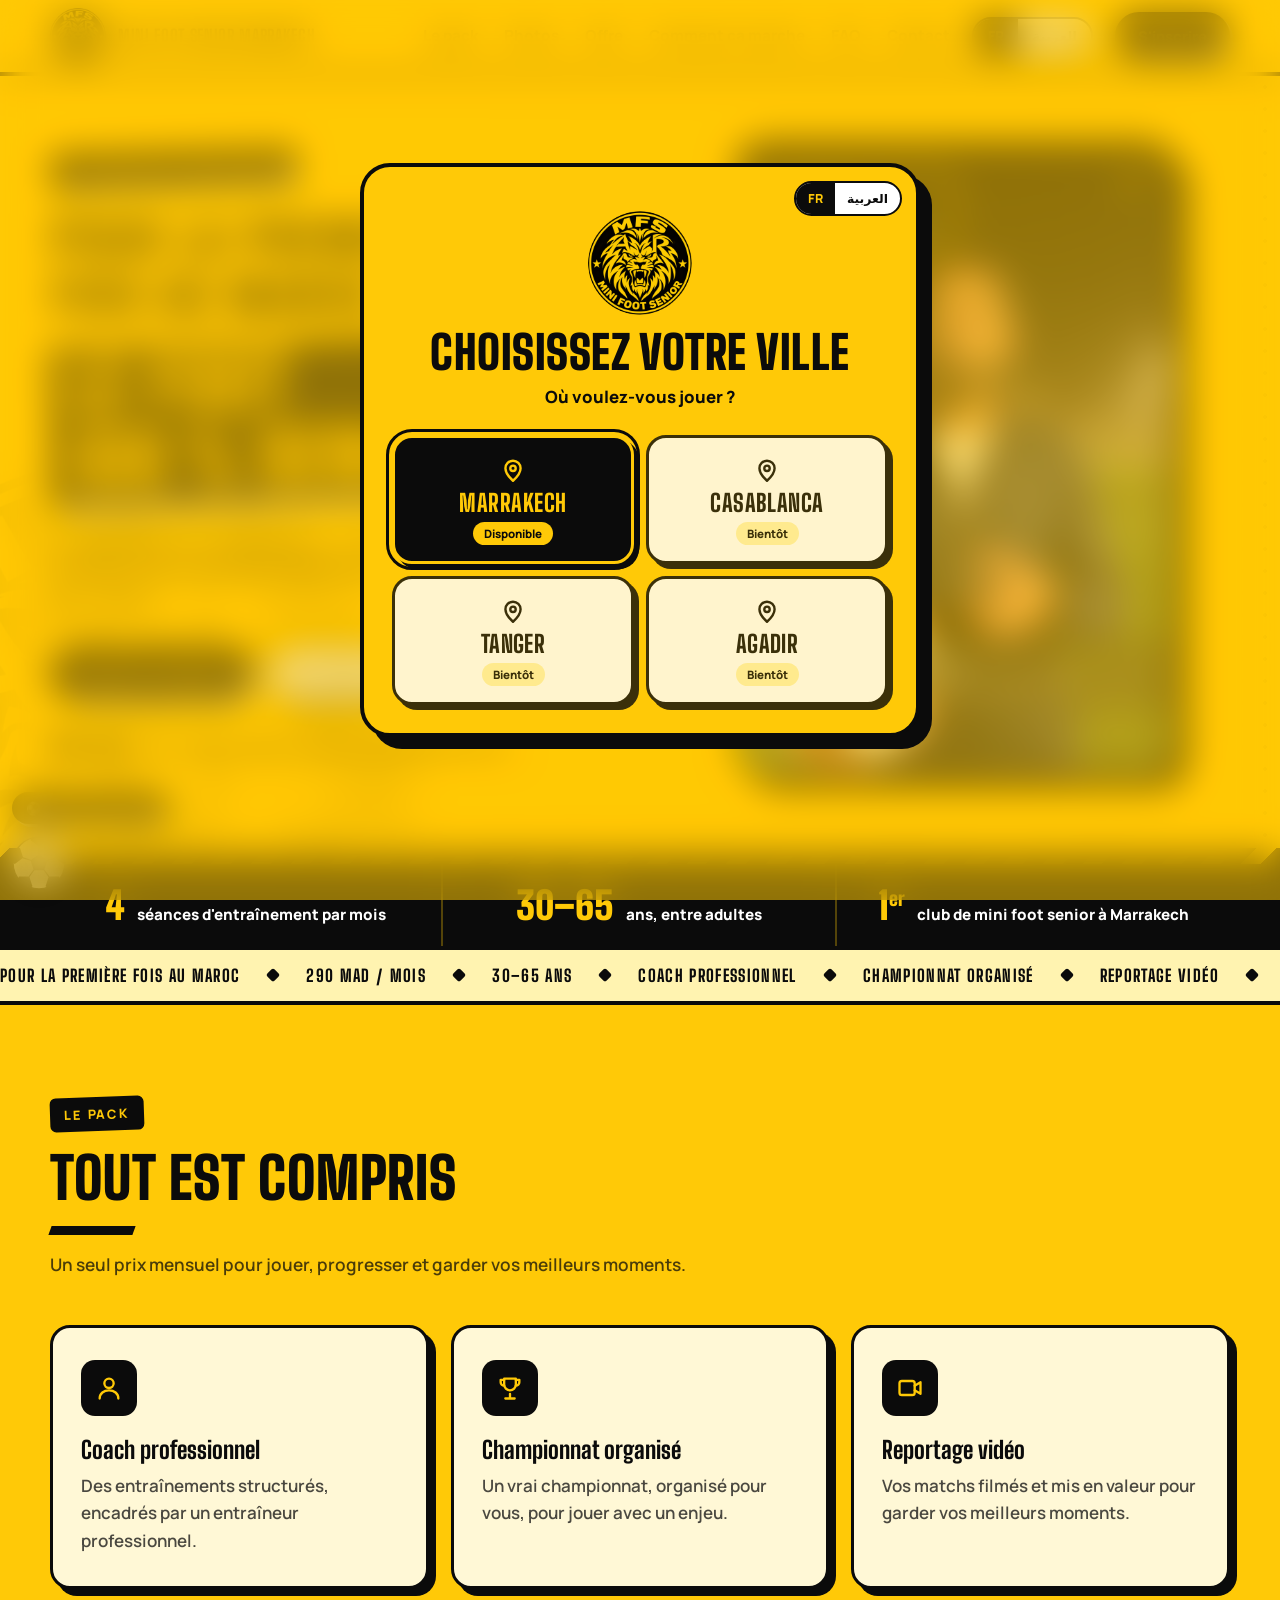
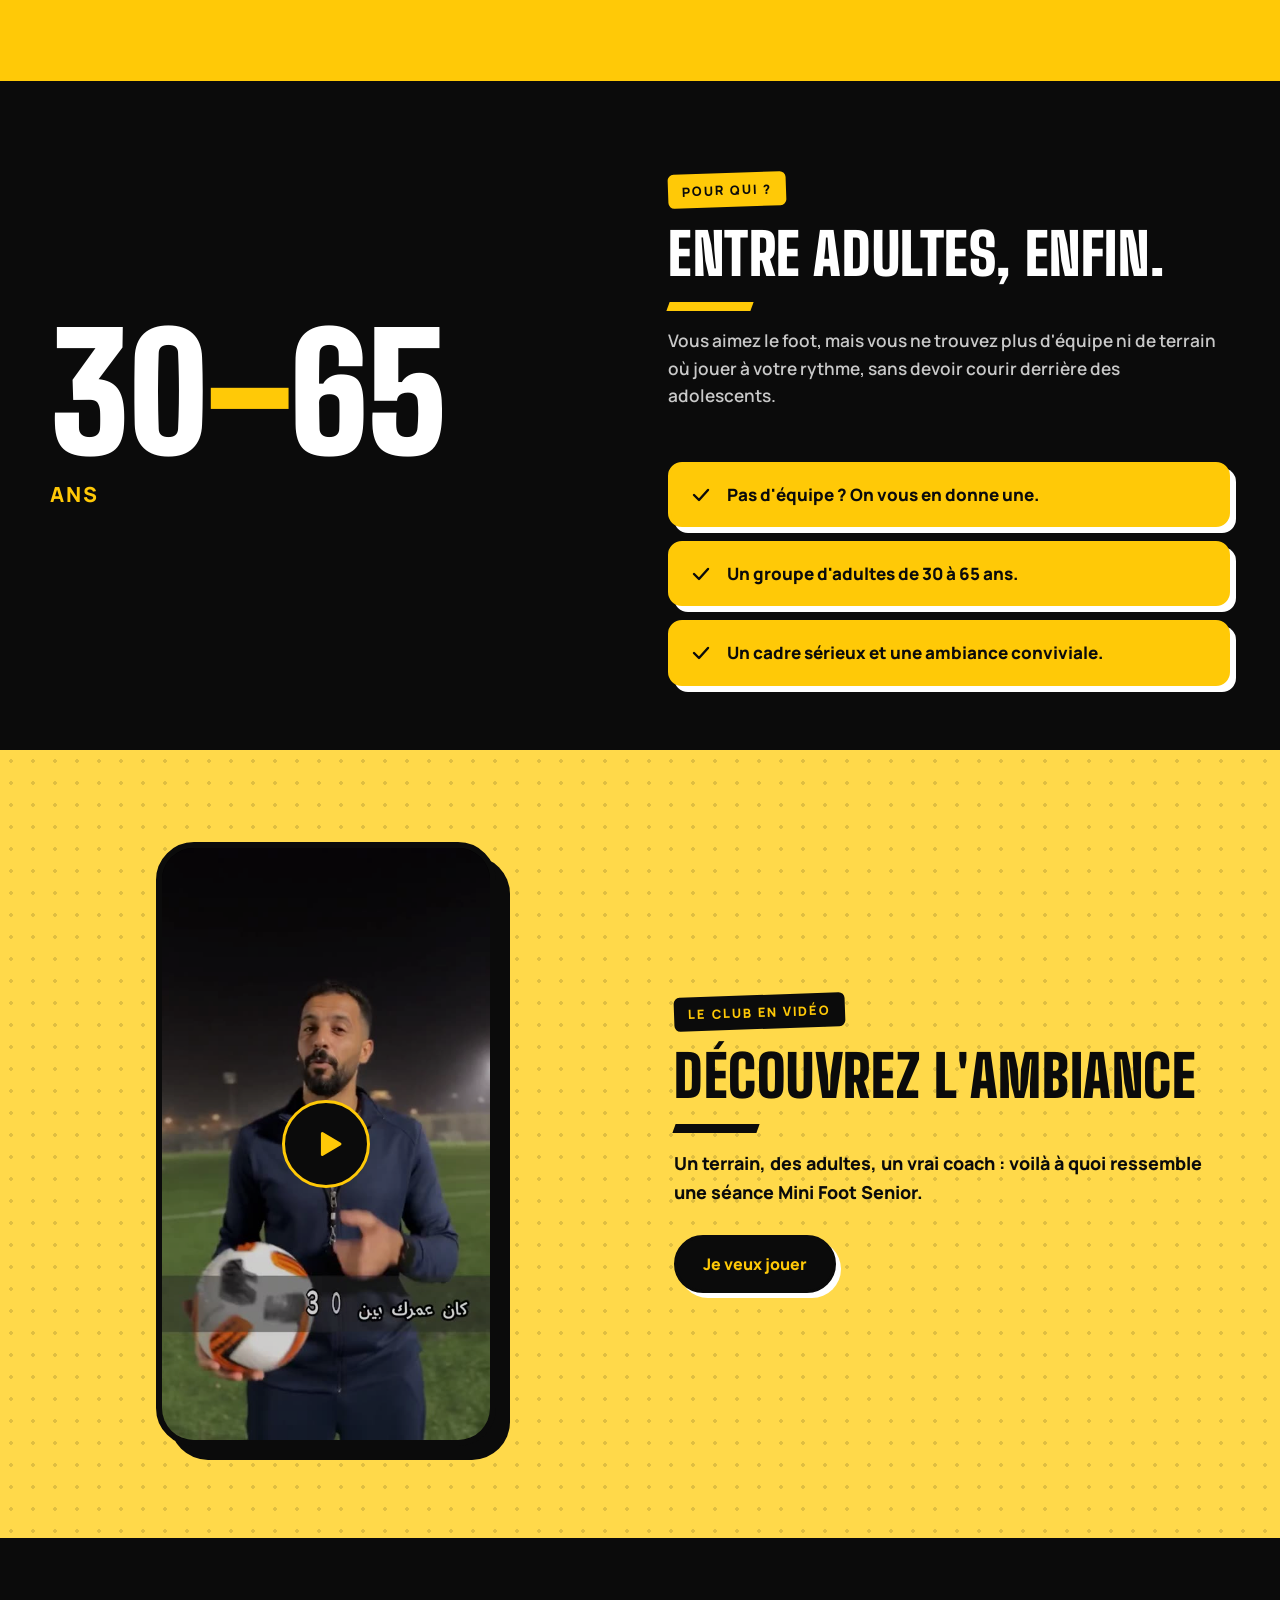
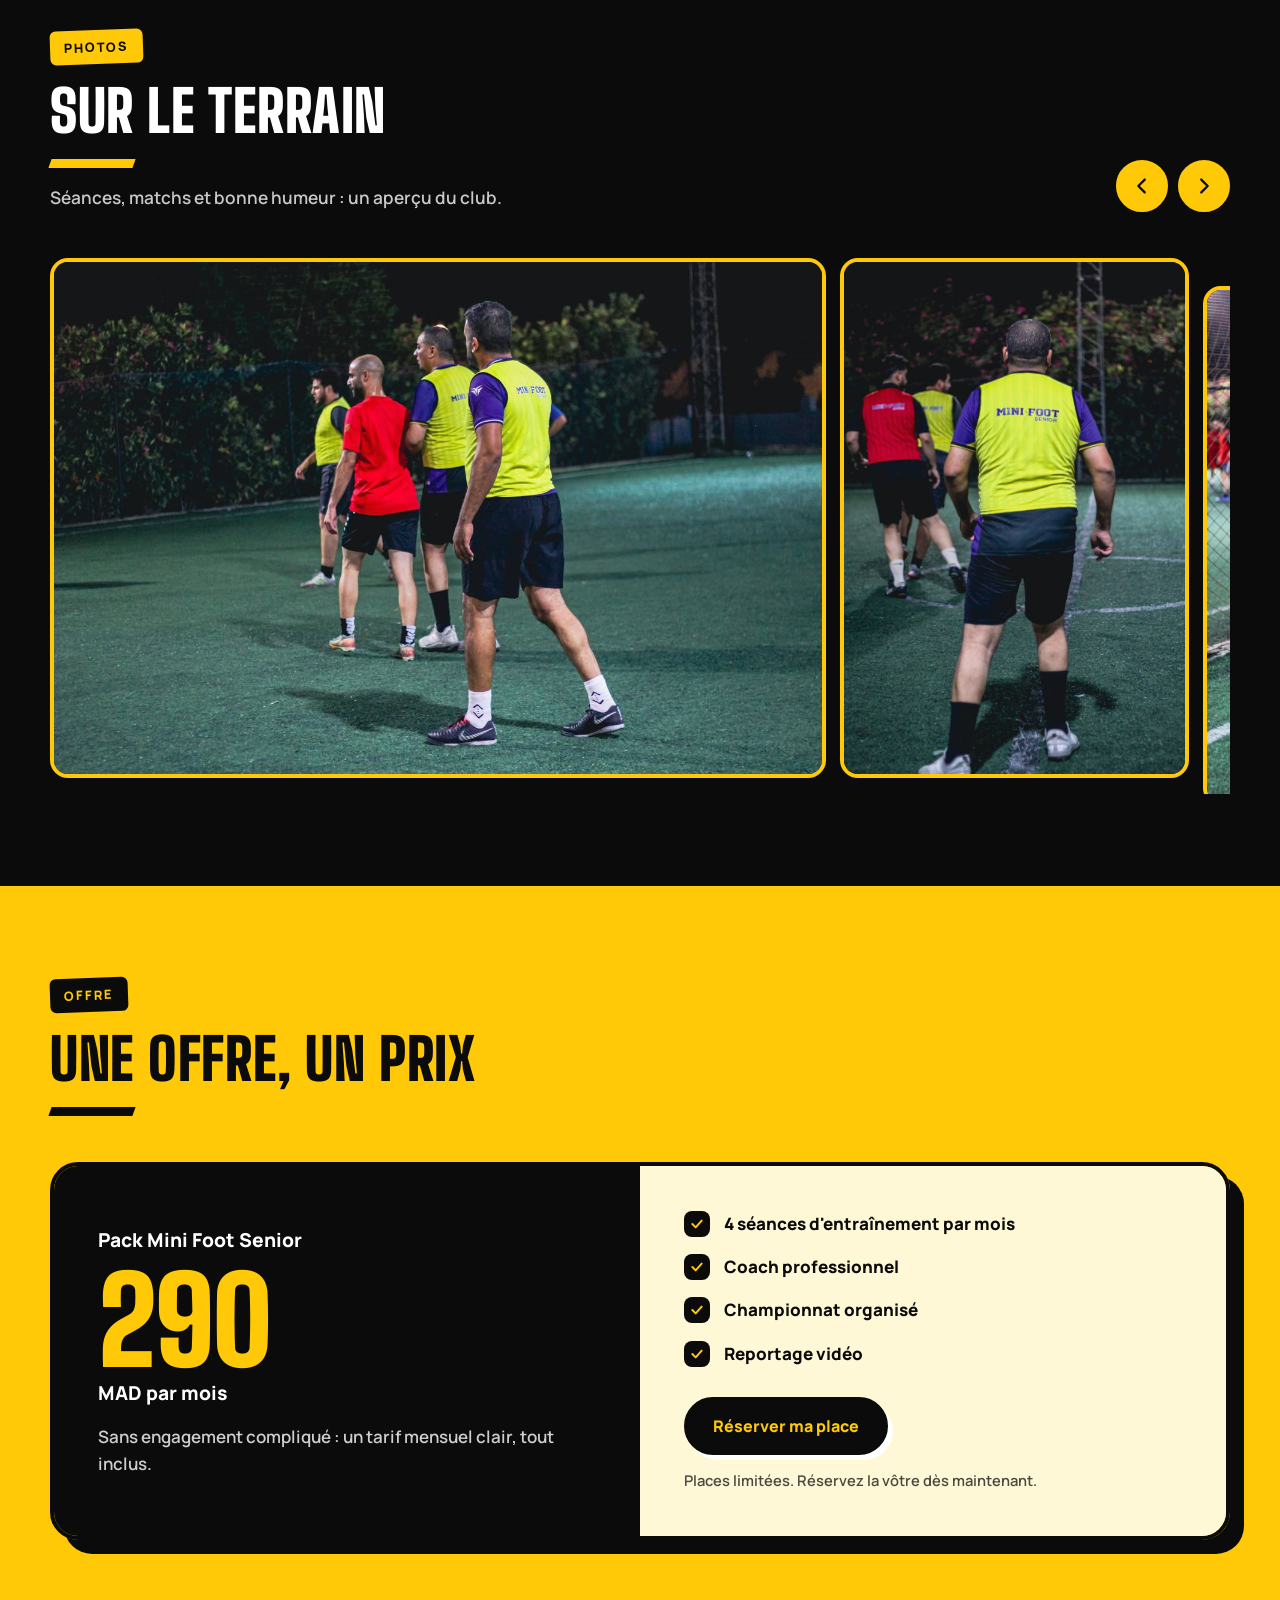
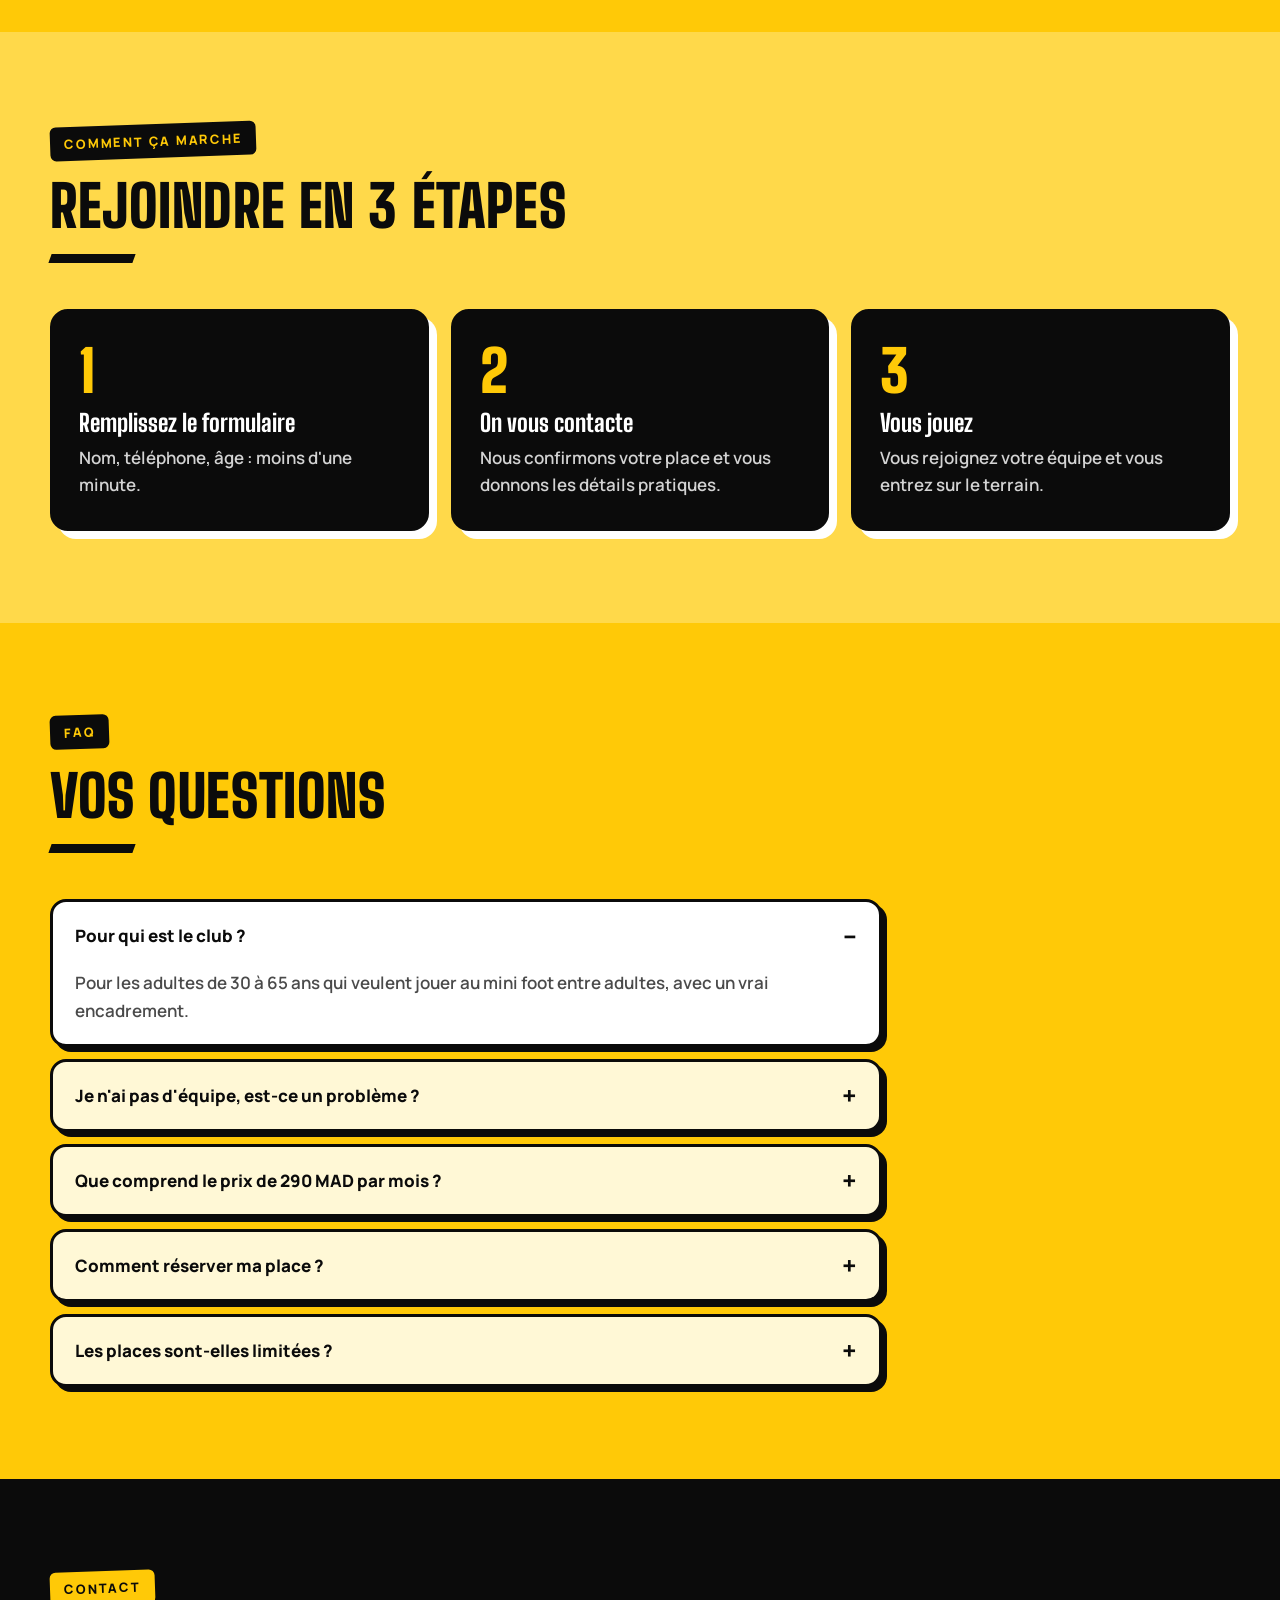
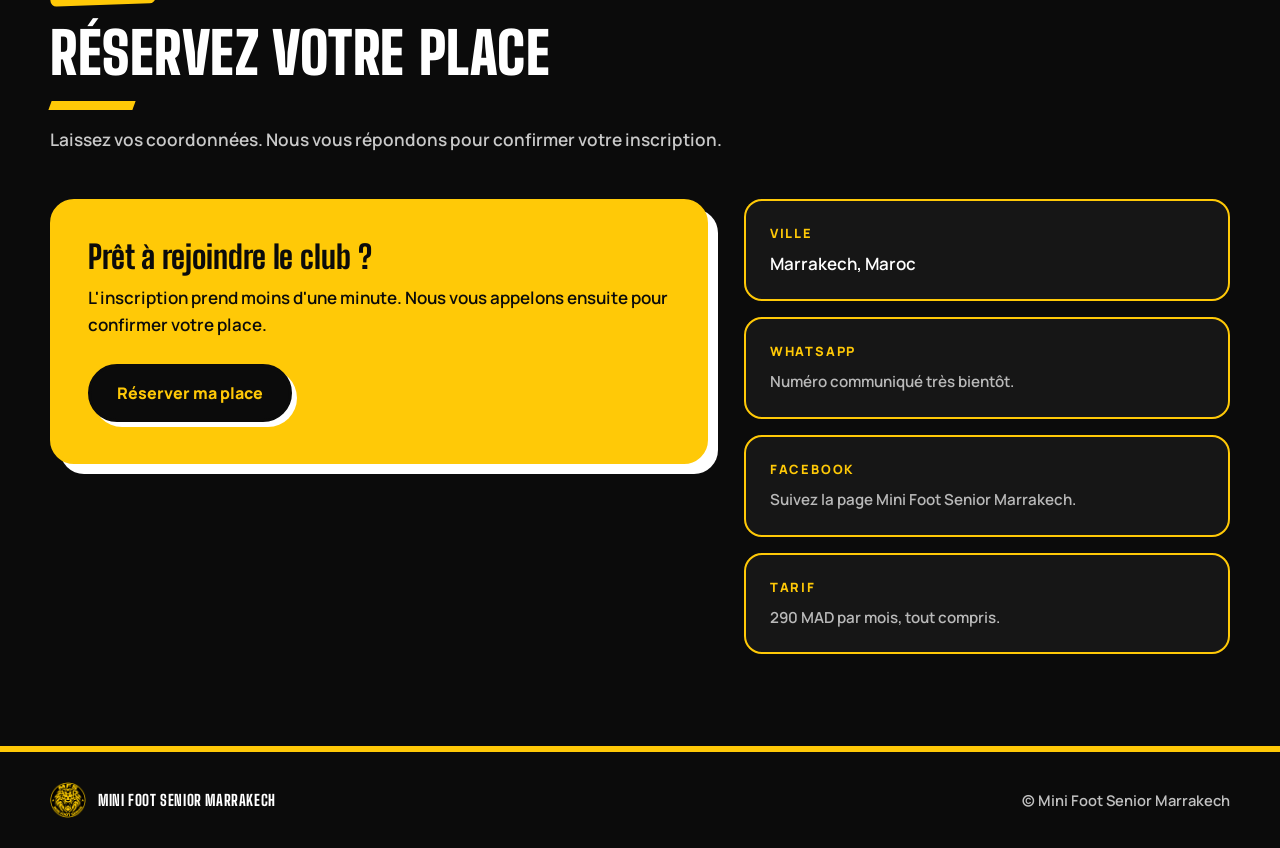
==== index.html @ 558bb355 "Add files via upload" ====
<!DOCTYPE html>
<html lang="fr" dir="ltr" data-title="doc">
<head>
<meta charset="utf-8">
<meta name="viewport" content="width=device-width, initial-scale=1">
<title>Mini Foot Senior Marrakech</title>
<link rel="stylesheet" href="style.css">
<!-- Meta Pixel Code -->
<script>
!function(f,b,e,v,n,t,s)
{if(f.fbq)return;n=f.fbq=function(){n.callMethod?
n.callMethod.apply(n,arguments):n.queue.push(arguments)};
if(!f._fbq)f._fbq=n;n.push=n;n.loaded=!0;n.version='2.0';
n.queue=[];t=b.createElement(e);t.async=!0;
t.src=v;s=b.getElementsByTagName(e)[0];
s.parentNode.insertBefore(t,s)}(window, document,'script',
'https://connect.facebook.net/en_US/fbevents.js');
fbq('init', '1159056349928933');
fbq('track', 'PageView');
</script>
<!-- End Meta Pixel Code -->
<link rel="icon" type="image/png" href="favicon.png">
</head>
<body data-page="home">
<script>try{if(sessionStorage.getItem("mfsm-city")==="marrakech")document.documentElement.classList.add("city-ok")}catch(e){}</script>
<noscript><img height="1" width="1" style="display:none"
src="https://www.facebook.com/tr?id=1159056349928933&ev=PageView&noscript=1"
/></noscript>
<div id="prog" aria-hidden="true"></div>

<header>
  <div class="wrap bar">
    <a class="brand" href="#top"><img src="logo.png" alt=""><span data-i18n="brand"></span></a>
    <nav aria-label="Navigation">
      <a href="#pack" data-i18n="nav_pack"></a>
      <a href="#photos" data-i18n="nav_photos"></a>
      <a href="#offre" data-i18n="nav_offer"></a>
      <a href="#comment" data-i18n="nav_how"></a>
      <a href="#faq" data-i18n="nav_faq"></a>
      <a href="#contact" data-i18n="nav_contact"></a>
    </nav>
    <div class="lang" role="group" aria-label="Langue / اللغة">
      <button type="button" data-lang="fr" aria-pressed="true">FR</button>
      <button type="button" data-lang="ar" aria-pressed="false">العربية</button>
    </div>
    <a class="btn btn-gold" href="inscription.html" data-go="header" data-i18n="cta_join"></a>
  </div>
</header>

<main id="top">
<section class="hero" style="padding:0">
  <div class="wrap hero-grid">
    <div>
      <span class="kicker"><i></i><span data-i18n="kicker"></span></span>
      <h1><span data-i18n="h1a"></span> <em data-i18n="h1b"></em></h1>
      <p class="lead" data-i18n="lead"></p>
      <div class="cta-row">
        <a class="btn btn-gold" href="inscription.html" data-go="hero" data-i18n="cta_book"></a>
        <a class="btn btn-line" href="#offre" data-i18n="cta_offer"></a>
      </div>
      <div class="ages"><b>30–65</b><span data-i18n="ages_line"></span></div>
    </div>
    <div class="photo">
      <video id="hvid" src="promo.mp4" poster="promo-poster.jpg" autoplay muted loop playsinline preload="auto"></video>
      <button class="hsnd" id="hsnd" type="button" data-i18n-aria="snd"><svg viewBox="0 0 24 24" fill="none" stroke="currentColor" stroke-width="2.2" stroke-linecap="round" stroke-linejoin="round"><path d="M11 5L6 9H3v6h3l5 4V5z" fill="currentColor"/><g id="hs-on" style="display:none"><path d="M15.5 8.5a5 5 0 0 1 0 7"/><path d="M18.5 5.5a9 9 0 0 1 0 13"/></g><g id="hs-off"><path d="M16 9l6 6M22 9l-6 6"/></g></svg></button>
      <div class="tag"><div class="row"><span class="n" data-count="290">290</span><span class="u"><span data-i18n="cur"></span><br><span data-i18n="permonth"></span></span></div></div>
    </div>
  </div>
</section>

<div class="strip">
  <div class="wrap">
    <div class="s"><span class="big" data-count="4">4</span><span class="lbl" data-i18n="s1"></span></div>
    <div class="s"><span class="big">30–65</span><span class="lbl" data-i18n="s2"></span></div>
    <div class="s"><span class="big">1<sup style="font-size:.5em" data-i18n="s3sup"></sup></span><span class="lbl" data-i18n="s3"></span></div>
  </div>
</div>

<div class="marq" aria-hidden="true"><div class="marq-track" id="marq"></div></div>

<section id="pack">
  <div class="wrap">
    <div class="head">
      <span class="eyebrow" data-i18n="pack_eyebrow"></span>
      <h2 data-i18n="pack_title"></h2>
      <p data-i18n="pack_sub"></p>
    </div>
    <div class="cards">
      <div class="card">
        <div class="ic"><svg viewBox="0 0 24 24" fill="none" stroke="currentColor" stroke-width="2" stroke-linecap="round" stroke-linejoin="round"><circle cx="12" cy="8" r="4"/><path d="M4 21c0-4.4 3.6-7 8-7s8 2.6 8 7"/></svg></div>
        <h3 data-i18n="c1t"></h3><p data-i18n="c1p"></p>
      </div>
      <div class="card">
        <div class="ic"><svg viewBox="0 0 24 24" fill="none" stroke="currentColor" stroke-width="2" stroke-linecap="round" stroke-linejoin="round"><path d="M8 21h8M12 17v4M7 4h10v5a5 5 0 0 1-10 0V4z"/><path d="M17 5h3v2a3 3 0 0 1-3 3M7 5H4v2a3 3 0 0 0 3 3"/></svg></div>
        <h3 data-i18n="c2t"></h3><p data-i18n="c2p"></p>
      </div>
      <div class="card">
        <div class="ic"><svg viewBox="0 0 24 24" fill="none" stroke="currentColor" stroke-width="2" stroke-linecap="round" stroke-linejoin="round"><rect x="3" y="6" width="13" height="12" rx="2"/><path d="M16 10l5-3v10l-5-3"/></svg></div>
        <h3 data-i18n="c3t"></h3><p data-i18n="c3p"></p>
      </div>
    </div>
  </div>
</section>

<section class="bg-paper" id="pour-qui">
  <div class="wrap who">
    <div>
      <div class="age-big">30<span>–</span>65<small data-i18n="who_small"></small></div>
    </div>
    <div>
      <span class="eyebrow" data-i18n="who_eyebrow"></span>
      <h2 data-i18n="who_title"></h2>
      <p style="margin:16px 0 24px;color:var(--muted);font-size:1.08rem" data-i18n="who_p"></p>
      <ul>
        <li><svg viewBox="0 0 24 24" fill="none" stroke="currentColor" stroke-width="2.4" stroke-linecap="round" stroke-linejoin="round"><path d="M5 12l5 5 9-10"/></svg><span data-i18n="w1"></span></li>
        <li><svg viewBox="0 0 24 24" fill="none" stroke="currentColor" stroke-width="2.4" stroke-linecap="round" stroke-linejoin="round"><path d="M5 12l5 5 9-10"/></svg><span data-i18n="w2"></span></li>
        <li><svg viewBox="0 0 24 24" fill="none" stroke="currentColor" stroke-width="2.4" stroke-linecap="round" stroke-linejoin="round"><path d="M5 12l5 5 9-10"/></svg><span data-i18n="w3"></span></li>
      </ul>
    </div>
  </div>
</section>

<section class="dark" id="video">
  <div class="wrap vid">
    <div class="phone" id="phone">
      <video id="promo" src="promo.mp4" poster="promo-poster.jpg" playsinline preload="metadata"></video>
      <button class="play" id="playbtn" type="button" data-i18n-aria="vid_play"><span><svg viewBox="0 0 24 24" fill="currentColor"><path d="M7 4.5v15a1 1 0 0 0 1.5.86l12.5-7.5a1 1 0 0 0 0-1.72L8.5 3.64A1 1 0 0 0 7 4.5z"/></svg></span></button>
    </div>
    <div class="txt">
      <span class="eyebrow" data-i18n="vid_eyebrow"></span>
      <h2 data-i18n="vid_title"></h2>
      <p data-i18n="vid_p"></p>
      <a class="btn btn-gold" href="inscription.html" data-go="video" data-i18n="vid_cta"></a>
    </div>
  </div>
</section>

<section class="bg-paper" id="photos">
  <div class="wrap">
    <div class="ph-top">
      <div class="head">
        <span class="eyebrow" data-i18n="ph_eyebrow"></span>
        <h2 data-i18n="ph_title"></h2>
        <p data-i18n="ph_p"></p>
      </div>
      <div class="gnav">
        <button type="button" id="gprev" data-i18n-aria="lb_p"><svg viewBox="0 0 24 24" fill="none" stroke="currentColor" stroke-width="2.5" stroke-linecap="round" stroke-linejoin="round"><path d="M15 5l-7 7 7 7"/></svg></button>
        <button type="button" id="gnext" data-i18n-aria="lb_n"><svg viewBox="0 0 24 24" fill="none" stroke="currentColor" stroke-width="2.5" stroke-linecap="round" stroke-linejoin="round"><path d="M9 5l7 7-7 7"/></svg></button>
      </div>
    </div>
    <div class="gal" id="gal">
      <button type="button"><img src="p1.jpg" width="1280" height="853" loading="lazy" data-i18n-alt="ph_alt" alt=""></button>
      <button type="button"><img src="p2.jpg" width="853" height="1280" loading="lazy" data-i18n-alt="ph_alt" alt=""></button>
      <button type="button"><img src="p4.jpg" width="853" height="1280" loading="lazy" data-i18n-alt="ph_alt" alt=""></button>
      <button type="button"><img src="p3.jpg" width="1280" height="853" loading="lazy" data-i18n-alt="ph_alt" alt=""></button>
      <button type="button"><img src="p5.jpg" width="853" height="1280" loading="lazy" data-i18n-alt="ph_alt" alt=""></button>
      <button type="button"><img src="p6.jpg" width="853" height="1280" loading="lazy" data-i18n-alt="ph_alt" alt=""></button>
      <button type="button"><img src="p7.jpg" width="853" height="1280" loading="lazy" data-i18n-alt="ph_alt" alt=""></button>
      <button type="button"><img src="p8.jpg" width="1280" height="853" loading="lazy" data-i18n-alt="ph_alt" alt=""></button>
    </div>
  </div>
</section>

<section id="offre">
  <div class="wrap">
    <div class="head">
      <span class="eyebrow" data-i18n="offer_eyebrow"></span>
      <h2 data-i18n="offer_title"></h2>
    </div>
    <div class="offer">
      <div class="l">
        <span class="per" data-i18n="offer_name"></span>
        <div class="price" data-count="290">290</div>
        <span class="per"><span data-i18n="cur"></span> <span data-i18n="permonth"></span></span>
        <p class="sub" data-i18n="offer_sub"></p>
      </div>
      <div class="r">
        <ul>
          <li><svg viewBox="0 0 24 24" fill="none" stroke="currentColor" stroke-width="3" stroke-linecap="round" stroke-linejoin="round"><path d="M5 12l5 5 9-10"/></svg><span data-i18n="o1"></span></li>
          <li><svg viewBox="0 0 24 24" fill="none" stroke="currentColor" stroke-width="3" stroke-linecap="round" stroke-linejoin="round"><path d="M5 12l5 5 9-10"/></svg><span data-i18n="o2"></span></li>
          <li><svg viewBox="0 0 24 24" fill="none" stroke="currentColor" stroke-width="3" stroke-linecap="round" stroke-linejoin="round"><path d="M5 12l5 5 9-10"/></svg><span data-i18n="o3"></span></li>
          <li><svg viewBox="0 0 24 24" fill="none" stroke="currentColor" stroke-width="3" stroke-linecap="round" stroke-linejoin="round"><path d="M5 12l5 5 9-10"/></svg><span data-i18n="o4"></span></li>
        </ul>
        <a class="btn btn-navy" href="inscription.html" data-go="offer" data-i18n="cta_book"></a>
        <p class="note" data-i18n="offer_note"></p>
      </div>
    </div>
  </div>
</section>

<section class="bg-paper" id="comment">
  <div class="wrap">
    <div class="head">
      <span class="eyebrow" data-i18n="how_eyebrow"></span>
      <h2 data-i18n="how_title"></h2>
    </div>
    <div class="steps">
      <div class="step"><h3 data-i18n="st1t"></h3><p data-i18n="st1p"></p></div>
      <div class="step"><h3 data-i18n="st2t"></h3><p data-i18n="st2p"></p></div>
      <div class="step"><h3 data-i18n="st3t"></h3><p data-i18n="st3p"></p></div>
    </div>
  </div>
</section>

<section id="faq">
  <div class="wrap">
    <div class="head">
      <span class="eyebrow" data-i18n="faq_eyebrow"></span>
      <h2 data-i18n="faq_title"></h2>
    </div>
    <div class="faq">
      <details open><summary data-i18n="q1"></summary><p data-i18n="a1"></p></details>
      <details><summary data-i18n="q2"></summary><p data-i18n="a2"></p></details>
      <details><summary data-i18n="q3"></summary><p data-i18n="a3"></p></details>
      <details><summary data-i18n="q4"></summary><p data-i18n="a4"></p></details>
      <details><summary data-i18n="q5"></summary><p data-i18n="a5"></p></details>
    </div>
  </div>
</section>

<section class="contact" id="contact">
  <div class="wrap">
    <div class="head">
      <span class="eyebrow" style="color:var(--gold)" data-i18n="ct_eyebrow"></span>
      <h2 data-i18n="ct_title"></h2>
      <p data-i18n="ct_sub"></p>
    </div>
    <div class="cgrid">
      <div class="ctacard">
        <h3 data-i18n="ct_cta_title"></h3>
        <p data-i18n="ct_cta_p"></p>
        <a class="btn btn-gold" href="inscription.html" data-go="contact" data-i18n="cta_book"></a>
      </div>
      <div class="info">
        <div class="ibox"><b data-i18n="i_city"></b><span data-i18n="i_city_v"></span></div>
        <div class="ibox"><b>WhatsApp</b><span id="waBox" class="muted" data-i18n="i_soon"></span></div>
        <div class="ibox"><b>Facebook</b><span id="fbBox" class="muted" data-i18n="i_fb"></span></div>
        <div class="ibox"><b data-i18n="i_pay"></b><span class="muted" data-i18n="i_pay_v"></span></div>
      </div>
    </div>
  </div>
</section>
</main>

<footer>
  <div class="wrap">
    <a class="brand" href="#top"><img src="logo.png" alt="" style="width:36px;height:36px"><span data-i18n="brand"></span></a>
    <span data-i18n="foot"></span>
  </div>
</footer>

<div id="city" class="open" role="dialog" aria-modal="true" aria-labelledby="ctitle">
  <div class="ccard">
    <div class="lang" role="group" aria-label="Langue / اللغة">
      <button type="button" data-lang="fr" aria-pressed="true">FR</button>
      <button type="button" data-lang="ar" aria-pressed="false">العربية</button>
    </div>
    <img class="clogo" src="logo.png" alt="">
    <h2 id="ctitle" data-i18n="city_title"></h2>
    <p class="csub" data-i18n="city_sub"></p>
    <div class="c4">
      <button type="button" class="ctile open" data-city="marrakech" data-open="1"><svg viewBox="0 0 24 24" fill="none" stroke="currentColor" stroke-width="2.2" stroke-linecap="round" stroke-linejoin="round"><path d="M12 21s7-6.2 7-11.5A7 7 0 0 0 5 9.5C5 14.8 12 21 12 21z"/><circle cx="12" cy="9.5" r="2.5"/></svg><span class="cn" data-i18n="city_marrakech"></span><span class="cb" data-i18n="city_open"></span></button>
      <button type="button" class="ctile soon" data-city="casablanca" data-open="0"><svg viewBox="0 0 24 24" fill="none" stroke="currentColor" stroke-width="2.2" stroke-linecap="round" stroke-linejoin="round"><path d="M12 21s7-6.2 7-11.5A7 7 0 0 0 5 9.5C5 14.8 12 21 12 21z"/><circle cx="12" cy="9.5" r="2.5"/></svg><span class="cn" data-i18n="city_casablanca"></span><span class="cb" data-i18n="city_soon"></span></button>
      <button type="button" class="ctile soon" data-city="tanger" data-open="0"><svg viewBox="0 0 24 24" fill="none" stroke="currentColor" stroke-width="2.2" stroke-linecap="round" stroke-linejoin="round"><path d="M12 21s7-6.2 7-11.5A7 7 0 0 0 5 9.5C5 14.8 12 21 12 21z"/><circle cx="12" cy="9.5" r="2.5"/></svg><span class="cn" data-i18n="city_tanger"></span><span class="cb" data-i18n="city_soon"></span></button>
      <button type="button" class="ctile soon" data-city="agadir" data-open="0"><svg viewBox="0 0 24 24" fill="none" stroke="currentColor" stroke-width="2.2" stroke-linecap="round" stroke-linejoin="round"><path d="M12 21s7-6.2 7-11.5A7 7 0 0 0 5 9.5C5 14.8 12 21 12 21z"/><circle cx="12" cy="9.5" r="2.5"/></svg><span class="cn" data-i18n="city_agadir"></span><span class="cb" data-i18n="city_soon"></span></button>
    </div>
    <div class="cmsg" id="cmsg">
      <p id="cmsgt"></p>
    </div>
  </div>
</div>

<div id="lb" role="dialog" aria-modal="true" aria-hidden="true">
  <button class="x" type="button" id="lbx" aria-label="Close">×</button>
  <button class="pv" type="button" id="lbp" aria-label="Previous">‹</button>
  <img id="lbi" alt="">
  <button class="nx" type="button" id="lbn" aria-label="Next">›</button>
</div>

<div id="roll"><div id="kp" class="l"></div><div class="hop" id="hop"><button type="button" id="ballbtn" aria-label="⚽"><span class="spin" id="spin"></span></button></div></div>

<script src="config.js"></script>
<script src="i18n.js"></script>
<script src="track.js"></script>
<script src="fx.js"></script>
<script src="city.js"></script>
<script>apply(lang);</script>
</body>
</html>
---- style.css ----
@font-face{font-family:"Big Shoulders Display";font-weight:800;font-style:normal;font-display:swap;src:url(big-shoulders-display-latin-800-normal.woff2) format("woff2");unicode-range:U+0000-00FF,U+0131,U+0152-0153,U+02BB-02BC,U+02C6,U+02DA,U+02DC,U+2000-206F,U+20AC,U+2122,U+2191,U+2193,U+2212,U+2215,U+FEFF,U+FFFD}
@font-face{font-family:"Big Shoulders Display";font-weight:900;font-style:normal;font-display:swap;src:url(big-shoulders-display-latin-900-normal.woff2) format("woff2");unicode-range:U+0000-00FF,U+0131,U+0152-0153,U+02BB-02BC,U+02C6,U+02DA,U+02DC,U+2000-206F,U+20AC,U+2122,U+2191,U+2193,U+2212,U+2215,U+FEFF,U+FFFD}
@font-face{font-family:"Manrope";font-weight:600;font-style:normal;font-display:swap;src:url(manrope-latin-600-normal.woff2) format("woff2");unicode-range:U+0000-00FF,U+0131,U+0152-0153,U+02BB-02BC,U+02C6,U+02DA,U+02DC,U+2000-206F,U+20AC,U+2122,U+2191,U+2193,U+2212,U+2215,U+FEFF,U+FFFD}
@font-face{font-family:"Manrope";font-weight:800;font-style:normal;font-display:swap;src:url(manrope-latin-800-normal.woff2) format("woff2");unicode-range:U+0000-00FF,U+0131,U+0152-0153,U+02BB-02BC,U+02C6,U+02DA,U+02DC,U+2000-206F,U+20AC,U+2122,U+2191,U+2193,U+2212,U+2215,U+FEFF,U+FFFD}
@font-face{font-family:"Cairo";font-weight:700;font-style:normal;font-display:swap;src:url(cairo-arabic-700-normal.woff2) format("woff2");unicode-range:U+0600-06FF,U+200C-200E,U+2010-2011,U+204F,U+2E41,U+FB50-FDFF,U+FE70-FE74,U+FE76-FEFC}
@font-face{font-family:"Cairo";font-weight:700;font-style:normal;font-display:swap;src:url(cairo-latin-700-normal.woff2) format("woff2");unicode-range:U+0000-00FF,U+0131,U+0152-0153,U+02BB-02BC,U+02C6,U+02DA,U+02DC,U+2000-206F,U+20AC,U+2122,U+2191,U+2193,U+2212,U+2215,U+FEFF,U+FFFD}
@font-face{font-family:"Cairo";font-weight:900;font-style:normal;font-display:swap;src:url(cairo-arabic-900-normal.woff2) format("woff2");unicode-range:U+0600-06FF,U+200C-200E,U+2010-2011,U+204F,U+2E41,U+FB50-FDFF,U+FE70-FE74,U+FE76-FEFC}
@font-face{font-family:"Cairo";font-weight:900;font-style:normal;font-display:swap;src:url(cairo-latin-900-normal.woff2) format("woff2");unicode-range:U+0000-00FF,U+0131,U+0152-0153,U+02BB-02BC,U+02C6,U+02DA,U+02DC,U+2000-206F,U+20AC,U+2122,U+2191,U+2193,U+2212,U+2215,U+FEFF,U+FFFD}
@font-face{font-family:"Aref Ruqaa";font-weight:700;font-style:normal;font-display:swap;src:url(aref-ruqaa-arabic-700-normal.woff2) format("woff2");unicode-range:U+0600-06FF,U+200C-200E,U+2010-2011,U+204F,U+2E41,U+FB50-FDFF,U+FE70-FE74,U+FE76-FEFC}
/* Layout idea: dark navy pitch-night hero with a gold price tag, then light sections on a clean grid. One bold moment: the oversized slogan. */
:root{
  --navy:#0A0A0A;
  --blue:#FFC907;
  --sky:#FFE066;
  --gold:#FFC907;
  --ink:#050505;
  --paper:#111111;
  --white:#FFFFFF;
  --line:#2A2A2A;
  --muted:#A8A8A8;
  --display:"Big Shoulders Display","Impact",sans-serif;
  --body:"Manrope","Segoe UI",system-ui,sans-serif;
  --radius:18px;
  color-scheme:dark;
}
html[lang="ar"]{--display:"Cairo","Segoe UI",sans-serif;--body:"Cairo","Segoe UI",system-ui,sans-serif}
*{box-sizing:border-box}
html{scroll-behavior:smooth;scroll-padding-top:84px}
body{margin:0;background:var(--white);color:var(--ink);font-family:var(--body);font-size:17px;line-height:1.6;-webkit-font-smoothing:antialiased}
img{max-width:100%;display:block}
a{color:inherit}
:focus-visible{outline:3px solid var(--gold);outline-offset:3px}
.wrap{width:min(1180px,100% - 40px);margin-inline:auto}
h1,h2,h3{font-family:var(--display);line-height:1.02;margin:0;text-wrap:balance}
h2{font-size:clamp(2.2rem,5vw,3.6rem);font-weight:800;text-transform:uppercase;letter-spacing:.01em;color:var(--navy)}
html[lang="ar"] h2{text-transform:none;font-weight:900;line-height:1.25}
h3{font-size:1.5rem;font-weight:800}
html[lang="ar"] h3{line-height:1.4}
p{margin:0}
.eyebrow{display:inline-block;font-weight:800;font-size:.8rem;letter-spacing:.16em;text-transform:uppercase;color:var(--blue);margin-bottom:14px}
html[lang="ar"] .eyebrow{letter-spacing:0;font-size:.95rem}
.btn{display:inline-flex;align-items:center;justify-content:center;gap:10px;border:0;cursor:pointer;font:800 1rem var(--body);padding:15px 26px;border-radius:999px;text-decoration:none;transition:transform .15s,box-shadow .15s,background .15s}
.btn-gold{background:linear-gradient(180deg,#FFD54A,#FF9F00);color:var(--navy);box-shadow:0 8px 24px rgba(255,159,0,.35)}
.btn-gold:hover{transform:translateY(-2px);box-shadow:0 12px 28px rgba(255,159,0,.5)}
.btn-line{background:transparent;color:var(--white);box-shadow:inset 0 0 0 2px rgba(255,255,255,.55)}
.btn-line:hover{background:rgba(255,255,255,.1)}
.btn-navy{background:var(--navy);color:#fff}
.btn-navy:hover{background:var(--blue)}

/* header */
header{position:sticky;top:0;z-index:50;background:rgba(11,46,99,.94);backdrop-filter:blur(10px);border-bottom:1px solid rgba(255,255,255,.1)}
.bar{display:flex;align-items:center;gap:22px;min-height:72px}
.brand{display:flex;align-items:center;gap:12px;text-decoration:none;color:#fff;font:800 1.05rem/1.1 var(--display);letter-spacing:.04em;text-transform:uppercase}
html[lang="ar"] .brand{text-transform:none;letter-spacing:0;font-size:1.1rem}
.brand img{width:46px;height:46px}
nav{display:flex;gap:26px;margin-inline-start:auto}
nav a{color:rgba(255,255,255,.82);text-decoration:none;font-weight:700;font-size:.95rem}
nav a:hover{color:var(--gold)}
.lang{display:inline-flex;border-radius:999px;box-shadow:inset 0 0 0 1.5px rgba(255,255,255,.4);overflow:hidden}
.lang button{background:none;border:0;color:#fff;font:800 .85rem var(--body);padding:8px 14px;cursor:pointer}
.lang button[aria-pressed="true"]{background:var(--gold);color:var(--navy)}
.bar .btn{padding:11px 20px;font-size:.92rem}

/* hero */
.hero{position:relative;background:var(--navy);color:#fff;overflow:hidden}
.hero-grid{display:grid;grid-template-columns:1.05fr .95fr;align-items:center;gap:24px;padding-block:64px 72px}
.kicker{display:inline-flex;align-items:center;gap:10px;background:rgba(255,180,0,.14);color:var(--gold);font-weight:800;font-size:.85rem;padding:8px 16px;border-radius:999px;margin-bottom:22px}
.kicker i{width:8px;height:8px;border-radius:50%;background:var(--gold)}
.hero h1{font-size:clamp(3.2rem,8.2vw,6.6rem);font-weight:900;text-transform:uppercase;letter-spacing:.005em}
.hero h1 em{font-style:normal;color:var(--gold);display:block}
html[lang="ar"] .hero h1{text-transform:none;line-height:1.2;font-size:clamp(2.8rem,7vw,5.4rem)}
html[lang="ar"] .hero h1 em{font-family:"Aref Ruqaa","Cairo",serif;font-weight:700}
.hero p.lead{margin-top:24px;font-size:1.15rem;color:rgba(255,255,255,.86);max-width:34em}
.cta-row{display:flex;flex-wrap:wrap;gap:14px;margin-top:32px}
.ages{margin-top:26px;display:flex;align-items:center;gap:12px;font-weight:700;color:var(--sky)}
.ages b{white-space:nowrap;font:900 1.9rem var(--display);color:#fff}
.photo{position:relative;border-radius:28px;overflow:hidden;aspect-ratio:9/13;max-height:640px;justify-self:center;width:100%;max-width:440px;background:#000;box-shadow:0 30px 60px rgba(0,0,0,.4)}
.photo video{width:100%;height:100%;object-fit:cover;object-position:50% 45%;display:block}
.hsnd{position:absolute;top:14px;inset-inline-end:14px;width:44px;height:44px;border-radius:50%;border:0;cursor:pointer;background:rgba(5,12,28,.65);color:#fff;display:grid;place-items:center;backdrop-filter:blur(4px)}
.hsnd:hover{background:var(--gold);color:var(--navy)}
.hsnd svg{width:22px;height:22px}
.tag{position:absolute;inset-inline-start:-6px;top:26px;background:linear-gradient(180deg,#FFD54A,#FF9F00);color:var(--navy);padding:16px 26px 16px 30px;border-start-end-radius:18px;border-end-end-radius:18px;box-shadow:0 14px 30px rgba(0,0,0,.35);transform:rotate(-2deg)}
html[dir="rtl"] .tag{transform:rotate(2deg);padding:16px 30px 16px 26px}
.tag .n{font:900 3.6rem/0.9 var(--display);letter-spacing:-.01em}
.tag .u{font-weight:800;font-size:.95rem;line-height:1.2;display:block}
.tag .row{display:flex;align-items:flex-end;gap:12px}

/* strip */
.strip{background:var(--gold);color:var(--navy)}
.strip .wrap{display:grid;grid-template-columns:repeat(3,1fr)}
.strip div.s{padding:22px 14px;display:flex;align-items:baseline;justify-content:center;gap:12px;border-inline-end:2px solid rgba(11,46,99,.18);text-align:center}
.strip div.s:last-child{border:0}
.strip .big{font:900 2.4rem/1 var(--display)}
.strip .lbl{font-weight:800;font-size:.95rem;line-height:1.2}

section{padding-block:92px}
.head{max-width:44rem;margin-bottom:46px}
.head p{margin-top:16px;color:var(--muted);font-size:1.08rem}
.bg-paper{background:var(--paper)}

/* pack */
.cards{display:grid;grid-template-columns:repeat(3,1fr);gap:22px}
.card{background:#fff;border:1px solid var(--line);border-radius:var(--radius);padding:32px 28px}
.card .ic{width:56px;height:56px;border-radius:16px;background:var(--navy);color:var(--gold);display:grid;place-items:center;margin-bottom:22px}
.card .ic svg{width:28px;height:28px}
.card p{margin-top:10px;color:var(--muted)}

/* who */
.who{display:grid;grid-template-columns:1fr 1fr;gap:56px;align-items:center}
.who ul{list-style:none;margin:0;padding:0;display:grid;gap:14px}
.who li{display:flex;gap:14px;align-items:flex-start;background:#fff;border:1px solid var(--line);border-radius:14px;padding:16px 18px;font-weight:700}
.who li svg{flex:none;width:24px;height:24px;color:var(--blue);margin-top:2px}
.age-big{font:900 clamp(5rem,14vw,10rem)/.9 var(--display);color:var(--navy);letter-spacing:-.02em}
.age-big span{color:var(--gold)}
.ages b,.strip .big,.age-big{direction:ltr;unicode-bidi:isolate;white-space:nowrap}
html[dir="rtl"] .age-big{text-align:right}
.age-big small{display:block;font:800 1.3rem var(--body);letter-spacing:.1em;text-transform:uppercase;color:var(--blue);margin-top:14px}
html[lang="ar"] .age-big small{letter-spacing:0}

/* steps */
.steps{display:grid;grid-template-columns:repeat(3,1fr);gap:22px;counter-reset:s}
.step{position:relative;padding:30px 26px;border-radius:var(--radius);background:var(--navy);color:#fff}
.step::before{counter-increment:s;content:counter(s);font:900 3.6rem/1 var(--display);color:var(--gold);display:block;margin-bottom:12px}
.step p{margin-top:8px;color:rgba(255,255,255,.8)}

/* offer */
.offer{display:grid;grid-template-columns:1fr 1fr;gap:0;border-radius:28px;overflow:hidden;box-shadow:0 24px 60px rgba(11,46,99,.18);border:1px solid var(--line)}
.offer .l{background:var(--navy);color:#fff;padding:48px 44px;display:flex;flex-direction:column;justify-content:center}
.offer .l .price{font:900 7.5rem/.85 var(--display);color:var(--gold);margin:14px 0 6px;letter-spacing:-.02em}
.offer .l .per{font-weight:800;font-size:1.2rem}
.offer .l .sub{margin-top:14px;color:rgba(255,255,255,.75)}
.offer .r{background:#fff;padding:44px}
.offer ul{list-style:none;margin:0 0 30px;padding:0;display:grid;gap:16px}
.offer li{display:flex;gap:14px;align-items:flex-start;font-weight:700}
.offer li svg{flex:none;width:26px;height:26px;color:#fff;background:var(--blue);border-radius:50%;padding:5px;margin-top:1px}
.offer .note{margin-top:14px;font-size:.92rem;color:var(--muted)}

/* faq */
.faq{display:grid;gap:12px;max-width:52rem}
details{background:#fff;border:1px solid var(--line);border-radius:14px;padding:0 22px}
summary{cursor:pointer;list-style:none;padding:20px 0;font-weight:800;display:flex;justify-content:space-between;gap:16px;align-items:center}
summary::-webkit-details-marker{display:none}
summary::after{content:"+";font:800 1.6rem/1 var(--body);color:var(--blue);flex:none}
details[open] summary::after{content:"–"}
details p{padding:0 0 20px;color:var(--muted)}

/* contact */
.contact{background:var(--navy);color:#fff}
.contact h2{color:#fff}
.contact .head p{color:rgba(255,255,255,.78)}
.cgrid{display:grid;grid-template-columns:1.15fr .85fr;gap:36px;align-items:start}
form{background:#fff;color:var(--ink);border-radius:24px;padding:34px;display:grid;gap:18px}
.f2{display:grid;grid-template-columns:1fr 1fr;gap:16px}
label{display:grid;gap:7px;font-weight:800;font-size:.92rem}
input,select{font:600 1rem var(--body);padding:14px 16px;border-radius:12px;border:1.5px solid var(--line);background:var(--paper);color:var(--ink);width:100%}
input:focus,select:focus{border-color:var(--blue);outline:none;box-shadow:0 0 0 3px rgba(19,123,177,.2)}
.fnote{font-size:.85rem;color:var(--muted)}
.result{display:none;background:var(--paper);border:1.5px dashed var(--blue);border-radius:14px;padding:18px;gap:12px}
.result.show{display:grid}
.result pre{margin:0;white-space:pre-wrap;font:600 .95rem/1.55 var(--body);color:var(--ink)}
.result .acts{display:flex;flex-wrap:wrap;gap:10px}
.result .btn{padding:11px 18px;font-size:.9rem}
.info{display:grid;gap:16px}
.ibox{background:rgba(255,255,255,.07);border:1px solid rgba(255,255,255,.16);border-radius:18px;padding:22px 24px}
.ibox b{display:block;font-size:.8rem;letter-spacing:.14em;text-transform:uppercase;color:var(--gold);margin-bottom:6px}
html[lang="ar"] .ibox b{letter-spacing:0;font-size:.95rem}
.ibox a{color:#fff;font-weight:800}
.ibox .muted{color:rgba(255,255,255,.7);font-size:.95rem}

footer{background:var(--ink);color:rgba(255,255,255,.7);padding-block:30px;font-size:.92rem}
footer .wrap{display:flex;flex-wrap:wrap;gap:12px 24px;justify-content:space-between;align-items:center}
footer .brand{font-size:.95rem}

@media (max-width:980px){
  nav{display:none}
  .bar{justify-content:space-between}
  .lang{margin-inline-start:auto}
  .hero-grid,.who,.cgrid,.offer{grid-template-columns:1fr}
  .photo{max-width:360px}
  .cards,.steps{grid-template-columns:1fr}
  section{padding-block:68px}
  .offer .l,.offer .r{padding:34px 26px}
}
@media (max-width:560px){
  body{font-size:16px}
  .bar .btn{display:none}
  .bar{gap:10px}
  .brand{gap:8px}
  .brand img{width:38px;height:38px}
  .brand span{font-size:.72rem;line-height:1.15;max-width:130px}
  .lang button{padding:7px 10px;font-size:.78rem}
  .strip .wrap{grid-template-columns:1fr}
  .strip div.s{border-inline-end:0;border-bottom:2px solid rgba(11,46,99,.18);justify-content:flex-start;padding-inline:8px}
  .strip div.s:last-child{border:0}
  .f2{grid-template-columns:1fr}
  form{padding:24px 20px}
  .tag .n{font-size:3.2rem}
  .hero-grid{padding-block:40px 48px}
}
/* motion + media */
#prog{position:fixed;top:0;inset-inline-start:0;height:3px;width:100%;transform-origin:0 50%;transform:scaleX(0);background:linear-gradient(90deg,var(--gold),var(--sky));z-index:80}
html[dir="rtl"] #prog{transform-origin:100% 50%}
.rv{transform:translateY(28px);transition:transform .8s cubic-bezier(.2,.7,.2,1) var(--d,0s)}
.rv.in{transform:none}
.marq{background:var(--ink);color:#fff;overflow:hidden;direction:ltr;border-block:1px solid rgba(255,255,255,.08)}
.marq-track{display:flex;width:max-content;animation:marq 40s linear infinite}
.marq:hover .marq-track{animation-play-state:paused}
.marq-g{display:flex}
.marq-g span{display:inline-flex;align-items:center;gap:28px;padding:15px 28px 15px 0;font:800 1.05rem var(--display);text-transform:uppercase;letter-spacing:.08em;white-space:nowrap}
html[lang="ar"] .marq-g span{text-transform:none;letter-spacing:0;font-size:1.1rem}
.marq-g span::after{content:"";width:10px;height:10px;border-radius:50%;background:var(--gold);flex:none}
@keyframes marq{to{transform:translateX(-50%)}}
.dark{background:var(--navy);color:#fff}
.dark h2{color:#fff}
.dark .head p{color:rgba(255,255,255,.78)}
.dark .eyebrow{color:var(--gold)}
.vid{display:grid;grid-template-columns:auto 1fr;gap:72px;align-items:center}
.phone{position:relative;width:min(340px,100%);aspect-ratio:9/16;border-radius:38px;background:#000;border:9px solid #06142f;box-shadow:0 30px 70px rgba(0,0,0,.45),0 0 0 2px rgba(255,255,255,.1);overflow:hidden;justify-self:center}
.phone video{width:100%;height:100%;object-fit:cover;display:block;background:#000}
.play{position:absolute;inset:0;display:grid;place-items:center;border:0;cursor:pointer;color:var(--navy);background:linear-gradient(180deg,rgba(11,46,99,.05),rgba(11,46,99,.5))}
.play span{width:88px;height:88px;border-radius:50%;background:linear-gradient(180deg,#FFD54A,#FF9F00);display:grid;place-items:center;animation:pulse 2s infinite}
.play svg{width:34px;height:34px;margin-inline-start:4px}
html[dir="rtl"] .play svg{transform:scaleX(-1)}
@keyframes pulse{0%{box-shadow:0 0 0 0 rgba(255,180,0,.6)}70%{box-shadow:0 0 0 26px rgba(255,180,0,0)}100%{box-shadow:0 0 0 0 rgba(255,180,0,0)}}
.phone.playing .play{display:none}
.vid .txt p{margin:16px 0 28px;color:rgba(255,255,255,.82);font-size:1.12rem;max-width:30em}
.gal{display:flex;gap:14px;overflow-x:auto;scroll-snap-type:x mandatory;padding-bottom:16px;scrollbar-width:thin;scrollbar-color:var(--blue) var(--line)}
.gal button{position:relative;flex:none;height:min(520px,66vh);border:0;padding:0;border-radius:18px;overflow:hidden;cursor:zoom-in;background:var(--ink);scroll-snap-align:start}
.gal img{height:100%;width:auto;display:block;transition:transform .7s cubic-bezier(.2,.7,.2,1)}
.gal button:hover img,.gal button:focus-visible img{transform:scale(1.06)}
.gal button::after{content:"+";position:absolute;inset-inline-end:12px;bottom:12px;width:40px;height:40px;border-radius:50%;background:var(--gold);color:var(--navy);display:grid;place-items:center;font:800 1.6rem/1 var(--body);opacity:0;transform:scale(.6);transition:.25s}
.gal button:hover::after,.gal button:focus-visible::after{opacity:1;transform:none}
.ph-top{display:flex;align-items:flex-end;justify-content:space-between;gap:20px;margin-bottom:46px}
.ph-top .head{margin-bottom:0}
.gnav{display:flex;gap:10px;flex:none}
.gnav button{width:52px;height:52px;border-radius:50%;border:2px solid var(--navy);background:#fff;color:var(--navy);cursor:pointer;display:grid;place-items:center;transition:.2s}
.gnav button:hover{background:var(--navy);color:var(--gold)}
.gnav svg{width:22px;height:22px}
html[dir="rtl"] .gnav svg{transform:scaleX(-1)}
#lb{position:fixed;inset:0;z-index:100;background:rgba(5,12,28,.94);display:none;align-items:center;justify-content:center;padding:24px;direction:ltr}
#lb.open{display:flex}
#lb img{max-width:100%;max-height:88vh;border-radius:12px;object-fit:contain;box-shadow:0 30px 80px rgba(0,0,0,.6)}
#lb button{position:absolute;border:0;cursor:pointer;width:48px;height:48px;border-radius:50%;background:rgba(255,255,255,.14);color:#fff;font:800 1.5rem/1 var(--body);display:grid;place-items:center}
#lb button:hover{background:var(--gold);color:var(--navy)}
#lb .x{top:18px;right:18px}
#lb .pv{left:16px;top:50%;transform:translateY(-50%)}
#lb .nx{right:16px;top:50%;transform:translateY(-50%)}
#roll{position:fixed;bottom:10px;left:0;z-index:60;width:54px;height:54px;direction:ltr;will-change:transform;pointer-events:none}
#roll .hop{width:54px;height:54px}
#roll .hop.kick{animation:hop .75s cubic-bezier(.3,.7,.4,1)}
@keyframes hop{0%{transform:translateY(0)}35%{transform:translateY(-130px)}65%{transform:translateY(0)}80%{transform:translateY(-26px)}100%{transform:translateY(0)}}
#roll button{pointer-events:auto;width:54px;height:54px;padding:0;border:0;background:none;cursor:pointer;display:block;filter:drop-shadow(0 6px 6px rgba(0,0,0,.35))}
#roll .spin{width:54px;height:54px;display:block;will-change:transform}
#kp{position:absolute;bottom:66px;white-space:nowrap;background:var(--ink);color:#fff;padding:7px 14px;border-radius:999px;font:800 .8rem var(--body);box-shadow:0 8px 20px rgba(0,0,0,.3);pointer-events:none}
#kp.l{left:0}#kp.r{right:0}
#kp a{color:var(--gold);pointer-events:auto}
@media (max-width:980px){
  .vid{grid-template-columns:1fr;gap:34px}
}
@media (max-width:560px){
  #roll,#roll .hop,#roll button,#roll .spin{width:42px;height:42px}
  #kp{bottom:52px}
  .gal button{height:58vh}
  .gnav button{width:44px;height:44px}
}

@media (prefers-reduced-motion:reduce){*{transition:none!important;animation:none!important;scroll-behavior:auto!important}.rv{transform:none}}

/* registration + thank-you pages */
.pg{background:var(--paper);min-height:100vh}
.backlink{box-shadow:inset 0 0 0 2px rgba(255,255,255,.55);padding:10px 18px;font-size:.9rem;margin-inline-start:auto}
html[dir="rtl"] .backlink::before{content:"→ "}
html[dir="ltr"] .backlink::before{content:"← "}
.pg .lang{margin-inline-start:auto}
.pg .lang + .backlink{margin-inline-start:0}
.regw{display:grid;grid-template-columns:.78fr 1.22fr;gap:36px;align-items:start;padding-block:48px 90px}
.regside{background:var(--navy);color:#fff;border-radius:24px;padding:34px;position:sticky;top:96px}
.regside .eyebrow{color:var(--gold)}
.regside .price{font:900 6rem/.85 var(--display);color:var(--gold);margin:8px 0 6px;letter-spacing:-.02em}
.regside .per{font-weight:800;font-size:1.1rem;margin-bottom:24px}
.regside ul{list-style:none;margin:0 0 22px;padding:0;display:grid;gap:14px}
.regside li{display:flex;gap:12px;align-items:flex-start;font-weight:700}
.regside li svg{flex:none;width:24px;height:24px;color:#fff;background:var(--blue);border-radius:50%;padding:5px;margin-top:1px}
.regside .note{font-size:.92rem;color:rgba(255,255,255,.72)}
.regh{font-size:clamp(2.4rem,5vw,3.8rem);font-weight:900;text-transform:uppercase;color:var(--navy);margin-bottom:12px}
html[lang="ar"] .regh{text-transform:none;line-height:1.25}
.regp{color:var(--muted);font-size:1.08rem;margin-bottom:26px;max-width:36em}
.jf{background:#fff;border:1px solid var(--line);border-radius:24px;padding:18px;min-height:460px;box-shadow:0 18px 50px rgba(11,46,99,.08)}
.jf iframe{width:100%!important;border:0;display:block}
.jf-note{padding:24px;color:var(--muted);font-weight:700}
.jf-note.err{color:#B42318}
.ctacard{background:#fff;color:var(--ink);border-radius:24px;padding:38px 34px}
.ctacard h3{font-size:2rem;color:var(--navy);margin-bottom:10px}
.ctacard p{color:var(--muted);margin-bottom:26px}
.thanks{text-align:center;max-width:860px;padding-block:64px 90px}
.thanks h1{font-size:clamp(2.4rem,6vw,4rem);font-weight:900;text-transform:uppercase;color:var(--navy);margin-bottom:14px}
html[lang="ar"] .thanks h1{text-transform:none;line-height:1.25}
.typ{font-size:1.2rem;color:var(--muted);max-width:30em;margin:0 auto}
.check{width:116px;height:116px;border-radius:50%;background:linear-gradient(180deg,#FFD54A,#FF9F00);color:var(--navy);display:grid;place-items:center;margin:0 auto 26px;box-shadow:0 14px 36px rgba(255,159,0,.4);animation:chk .7s cubic-bezier(.2,.9,.3,1.3)}
.check svg{width:56px;height:56px;stroke-dasharray:30;stroke-dashoffset:0;animation:draw .6s .25s ease-out backwards}
@keyframes chk{from{transform:scale(.3);opacity:0}to{transform:none;opacity:1}}
@keyframes draw{from{stroke-dashoffset:30}to{stroke-dashoffset:0}}
.tyball{width:76px;height:76px;margin:34px auto 8px;animation:tybounce 1.1s cubic-bezier(.3,.7,.4,1) infinite}
@keyframes tybounce{0%,100%{transform:translateY(0) rotate(0)}50%{transform:translateY(-34px) rotate(180deg)}}
.tynext{font-size:1.8rem;color:var(--navy);margin:26px 0 22px;text-transform:uppercase}
html[lang="ar"] .tynext{text-transform:none}
.tysteps{text-align:start}
.tyacts{justify-content:center;margin-top:36px}
@media (max-width:980px){
  .regw{grid-template-columns:1fr;padding-block:32px 70px}
  .regside{position:static}
  .tysteps{grid-template-columns:1fr}
}
@media (max-width:560px){
  .backlink{padding:8px 12px;font-size:.8rem}
}

/* city gate */
body.gate-open{overflow:hidden}
.city-ok #city{display:none!important}
#city{position:fixed;inset:0;z-index:200;display:none;align-items:center;justify-content:center;padding:16px;background:rgba(8,28,66,.5);-webkit-backdrop-filter:blur(18px) saturate(1.15);backdrop-filter:blur(18px) saturate(1.15)}
#city.open{display:flex}
#city.leaving{animation:gateout .55s ease forwards}
@keyframes gateout{to{opacity:0;-webkit-backdrop-filter:blur(0);backdrop-filter:blur(0)}}
.ccard{position:relative;width:min(560px,100%);max-height:96vh;overflow:auto;background:#fff;color:var(--ink);border-radius:30px;padding:38px 28px 28px;text-align:center;box-shadow:0 40px 110px rgba(0,0,0,.5);animation:popin .6s cubic-bezier(.2,.8,.2,1)}
@keyframes popin{from{transform:translateY(34px) scale(.94);opacity:0}to{transform:none;opacity:1}}
.ccard .lang{position:absolute;top:14px;inset-inline-end:14px;box-shadow:inset 0 0 0 1.5px var(--line)}
.ccard .lang button{color:var(--navy);padding:7px 12px;font-size:.78rem}
.ccard .lang button[aria-pressed="true"]{background:var(--gold);color:var(--navy)}
.clogo{width:72px;height:72px;margin:6px auto 14px;border-radius:50%}
.ccard h2{font-size:clamp(2rem,7vw,2.9rem)}
.csub{color:var(--muted);margin:8px 0 24px;font-size:1.05rem}
.c4{display:grid;grid-template-columns:1fr 1fr;gap:12px}
.ctile{position:relative;display:flex;flex-direction:column;align-items:center;gap:6px;border:2px solid var(--line);background:var(--paper);border-radius:20px;padding:20px 10px 16px;cursor:pointer;color:var(--navy);font-family:var(--body);transition:transform .18s,box-shadow .18s,border-color .18s}
.ctile svg{width:26px;height:26px;color:var(--blue)}
.ctile .cn{font:800 1.5rem/1.1 var(--display);text-transform:uppercase;letter-spacing:.02em}
html[lang="ar"] .ctile .cn{text-transform:none;font-size:1.4rem}
.ctile .cb{font:800 .72rem var(--body);padding:4px 11px;border-radius:999px;background:#E3E9F3;color:var(--muted)}
.ctile.open{border-color:var(--gold);background:linear-gradient(180deg,#FFF7DC,#FFE7A0);animation:cpulse 2.2s infinite}
.ctile.open svg{color:var(--navy)}
.ctile.open .cb{background:var(--navy);color:var(--gold)}
.ctile.soon{opacity:.8}
.ctile:hover{transform:translateY(-3px);box-shadow:0 12px 26px rgba(11,46,99,.16)}
.ctile.shake{animation:cshake .45s}
@keyframes cpulse{0%{box-shadow:0 0 0 0 rgba(255,180,0,.55)}70%{box-shadow:0 0 0 14px rgba(255,180,0,0)}100%{box-shadow:0 0 0 0 rgba(255,180,0,0)}}
@keyframes cshake{20%{transform:translateX(-7px)}40%{transform:translateX(7px)}60%{transform:translateX(-4px)}80%{transform:translateX(4px)}}
.cmsg{display:none;margin-top:16px;background:#FFF4E5;border:1.5px solid #FFD08A;border-radius:16px;padding:16px;text-align:start}
.cmsg.show{display:block;animation:popin .35s}
.cmsg p{font-weight:700;color:#7A4A00;margin:0}
.cmact{display:flex;flex-wrap:wrap;gap:10px}
.cmact .btn{padding:11px 18px;font-size:.9rem}
.cmsg.done .cmact #cint{display:none}
@media (max-width:420px){.ctile .cn{font-size:1.25rem}.ccard{padding:36px 18px 22px}}
/* hero headline: small lead-in, big gold line */
.hero h1 span{display:block;font-size:.5em;letter-spacing:.05em;line-height:1.1;margin-bottom:10px}
.hero h1 em{line-height:.98}
html[lang="ar"] .hero h1 span{font-size:.55em;letter-spacing:0;line-height:1.3}
.hero h1 em{font-size:.74em}
html[lang="ar"] .hero h1 em{font-size:.9em}


/* ===== JAUNE DOMINANT — néo-brutalisme sportif ===== */
:root{--navy:#0B0B0B;--blue:#0B0B0B;--sky:#FFE066;--gold:#FFC907;--ink:#0B0B0B;--paper:#FFF3B0;--line:#0B0B0B;--muted:rgba(11,11,11,.74);--cream:#FFF8D6;--y:#FFC907;color-scheme:light}
html[lang="ar"]{--display:"Cairo","Segoe UI",sans-serif;--body:"Cairo","Segoe UI",system-ui,sans-serif}
body{background:var(--y);color:#0B0B0B;font-weight:600}
section{background:var(--y)}
.k{--muted:rgba(255,255,255,.78)}
#pour-qui,#photos,.contact{--muted:rgba(255,255,255,.78)}
h2{color:#0B0B0B;font-weight:900}
h2::after{content:"";display:block;width:84px;height:9px;background:#0B0B0B;margin-top:18px;transform:skewX(-20deg)}
.thanks h1::after,.regh::after,.ccard h2::after,.tynext::after{display:none}
.eyebrow{background:#0B0B0B;color:var(--y);padding:7px 14px;border-radius:6px;transform:rotate(-2deg);margin-bottom:18px;letter-spacing:.14em}
#pour-qui .eyebrow,#photos .eyebrow,.contact .eyebrow,.regside .eyebrow{background:var(--y)!important;color:#0B0B0B!important}
.regside .eyebrow{background:var(--y)!important}
#pour-qui h2,#photos h2,.contact h2{color:#fff}
#pour-qui h2::after,#photos h2::after,.contact h2::after{background:var(--y)}
.head p{color:var(--muted);font-weight:600}

/* buttons */
.btn{border:3px solid #0B0B0B;transition:transform .12s,box-shadow .12s;font-weight:900}
.btn-gold,.btn-navy{background:#0B0B0B;color:var(--y);box-shadow:5px 5px 0 #fff}
.btn-gold:hover,.btn-navy:hover{transform:translate(-2px,-2px);box-shadow:8px 8px 0 #fff;background:#0B0B0B}
.btn-gold:active,.btn-navy:active{transform:translate(3px,3px);box-shadow:1px 1px 0 #fff}
.btn-line{background:#fff;color:#0B0B0B;box-shadow:5px 5px 0 #0B0B0B}
.btn-line:hover{background:#fff;transform:translate(-2px,-2px);box-shadow:8px 8px 0 #0B0B0B}
#pour-qui .btn-gold,#photos .btn-gold,.contact .btn-gold,.ccard .btn-gold{background:var(--y);color:#0B0B0B;border-color:var(--y)}

/* header */
header{background:var(--y);border-bottom:4px solid #0B0B0B;backdrop-filter:none}
.brand{color:#0B0B0B}
.brand img{width:56px;height:56px;filter:none}
nav a{color:#0B0B0B;font-weight:800}
nav a:hover{color:#0B0B0B;text-decoration:underline;text-decoration-thickness:3px;text-underline-offset:6px}
.lang{box-shadow:none;border:2.5px solid #0B0B0B;background:#fff}
.lang button{color:#0B0B0B}
.lang button[aria-pressed="true"]{background:#0B0B0B;color:var(--y)}
.bar .btn{box-shadow:3px 3px 0 #fff}

/* hero */
.hero{background:var(--y);color:#0B0B0B;border-bottom:0}
.hero::before{content:"";position:absolute;inset:0;background-image:radial-gradient(rgba(11,11,11,.16) 1.6px,transparent 1.8px);background-size:22px 22px;-webkit-mask-image:linear-gradient(100deg,transparent 30%,#000 100%);mask-image:linear-gradient(100deg,transparent 30%,#000 100%);pointer-events:none}
.hero::after{content:"";position:absolute;width:620px;height:620px;inset-inline-start:-190px;bottom:-230px;background:url(logo.png) center/contain no-repeat;opacity:.10;transform:rotate(-12deg);pointer-events:none}
.hero-grid{position:relative;z-index:1}
.kicker{background:#0B0B0B;color:var(--y);box-shadow:4px 4px 0 #fff;border-radius:8px;transform:rotate(-1.5deg)}
.kicker i{background:var(--y)}
.hero h1{color:#0B0B0B;font-weight:900}
.hero h1 span{color:#0B0B0B}
.hero h1 em{display:inline-block;background:#0B0B0B;color:var(--y);-webkit-text-fill-color:var(--y);padding:.04em .22em .08em;transform:rotate(-1.6deg);box-shadow:8px 8px 0 #fff;-webkit-box-decoration-break:clone;box-decoration-break:clone;margin-top:4px}
html[dir="rtl"] .hero h1 em{transform:rotate(1.6deg)}
.hero p.lead{color:#0B0B0B;font-weight:700}
.ages{color:#0B0B0B}
.ages b{color:#0B0B0B}
.photo{border:5px solid #0B0B0B;border-radius:30px;box-shadow:14px 14px 0 #0B0B0B}
.hsnd{background:#0B0B0B;color:var(--y)}
.hsnd:hover{background:#fff;color:#0B0B0B}
.tag{background:#0B0B0B;color:var(--y);border:3px solid var(--y);box-shadow:6px 6px 0 rgba(0,0,0,.55)}
.tag .u{color:#fff}

/* strip + marquee */
.strip{background:#0B0B0B;color:#fff}
.strip::before{content:"";display:block;height:16px;background:repeating-linear-gradient(-45deg,#0B0B0B 0 14px,var(--y) 14px 28px)}
.strip div.s{border-inline-end:2px solid rgba(255,201,7,.3)}
.strip .big{color:var(--y)}
.marq{background:#FFF3B0;color:#0B0B0B;border-block:4px solid #0B0B0B}
.marq-g span{color:#0B0B0B}
.marq-g span::after{background:#0B0B0B;border-radius:2px;transform:rotate(45deg)}

/* cards */
.card,.who li,details{box-shadow:7px 7px 0 #0B0B0B}
.card{background:var(--cream);border:3px solid #0B0B0B;border-radius:20px;transition:transform .15s,box-shadow .15s}
.card:hover{transform:translate(-3px,-3px);box-shadow:11px 11px 0 #0B0B0B}
.card .ic{background:#0B0B0B;color:var(--y);border-radius:14px}
.card h3{color:#0B0B0B}
.card p{color:var(--muted)}
#pour-qui{background:#0B0B0B}
.who li{background:var(--y);border:3px solid var(--y);color:#0B0B0B;box-shadow:6px 6px 0 #fff;font-weight:800}
.who li svg{color:#0B0B0B}
.age-big{color:#fff}
.age-big span{color:var(--y)}
.age-big small{color:var(--y)}
.dark{background:#FFD94A;color:#0B0B0B;background-image:radial-gradient(rgba(11,11,11,.13) 1.6px,transparent 1.8px);background-size:22px 22px}
.dark h2{color:#0B0B0B}
.dark .head p,.vid .txt p{color:#0B0B0B;font-weight:700}
.dark .eyebrow{background:#0B0B0B;color:var(--y)}
.phone{border:6px solid #0B0B0B;box-shadow:14px 14px 0 #0B0B0B}
.play{background:rgba(0,0,0,.18);color:var(--y)}
.play span{background:#0B0B0B;border:3px solid var(--y)}
.play svg{color:var(--y)}
@keyframes pulse{0%{box-shadow:0 0 0 0 rgba(11,11,11,.55)}70%{box-shadow:0 0 0 26px rgba(11,11,11,0)}100%{box-shadow:0 0 0 0 rgba(11,11,11,0)}}
#photos{background:#0B0B0B}
.gal{scrollbar-color:var(--y) #222}
.gal button{background:#000;border:4px solid var(--y);border-radius:18px}
.gal button::after{background:var(--y);color:#0B0B0B}
.gnav button{border:3px solid var(--y);background:var(--y);color:#0B0B0B}
.gnav button:hover{background:#fff;color:#0B0B0B}

/* offer */
#offre{background:var(--y)}
.offer{border:4px solid #0B0B0B;border-radius:28px;box-shadow:14px 14px 0 #0B0B0B}
.offer .l{background:#0B0B0B;color:#fff}
.offer .l .price{color:var(--y)}
.offer .l .sub{color:rgba(255,255,255,.8)}
.offer .l .eyebrow{background:var(--y);color:#0B0B0B}
.offer .r{background:var(--cream)}
.offer li svg,.regside li svg{background:#0B0B0B;color:var(--y);border-radius:8px}
.offer .note{color:var(--muted)}

/* steps */
#comment{background:#FFD94A}
.step{background:#0B0B0B;color:#fff;border:3px solid #0B0B0B;box-shadow:8px 8px 0 #fff;transition:transform .15s}
.step:hover{transform:translate(-3px,-3px)}
.step::before{color:var(--y)}
.step p{color:rgba(255,255,255,.82)}
.step h3{color:#fff}

/* faq */
details{background:var(--cream);border:3px solid #0B0B0B;border-radius:16px;box-shadow:5px 5px 0 #0B0B0B}
details[open]{background:#fff}
summary::after{color:#0B0B0B}
details p{color:var(--muted)}

/* contact + footer */
.contact{background:#0B0B0B}
.ctacard{background:var(--y);border:4px solid var(--y);box-shadow:10px 10px 0 #fff;color:#0B0B0B}
.ctacard h3,.ctacard p{color:#0B0B0B}
.ctacard .btn-gold{background:#0B0B0B;color:var(--y);border-color:#0B0B0B;box-shadow:5px 5px 0 #fff}
.ibox{background:#161616;border:2px solid var(--y)}
.ibox b{color:var(--y)}
.ibox a,.ibox{color:#fff}
.ibox .muted{color:rgba(255,255,255,.7)}
form{background:#fff;color:#0B0B0B;border:3px solid #0B0B0B}
input,select{background:#FFF8D6;border:2px solid #0B0B0B;color:#0B0B0B}
input:focus,select:focus{border-color:#0B0B0B;box-shadow:4px 4px 0 #0B0B0B}
footer{background:#0B0B0B;border-top:6px solid var(--y);color:rgba(255,255,255,.75)}
footer .brand{color:#fff}

#kp{background:#0B0B0B;color:var(--y);box-shadow:3px 3px 0 #fff}
#prog{background:#0B0B0B;height:5px}
#kp a{color:#fff}

/* inscription + merci */
.pg{background:var(--y);background-image:radial-gradient(rgba(11,11,11,.13) 1.6px,transparent 1.8px);background-size:22px 22px}
.pg section{background:transparent}
.regside{background:#0B0B0B;color:#fff;border:4px solid #0B0B0B;box-shadow:12px 12px 0 #fff}
.regside .price{color:var(--y)}
.regside .note{color:rgba(255,255,255,.78)}
.regside li svg{background:var(--y);color:#0B0B0B}
.regh,.thanks h1,.tynext{color:#0B0B0B}
.regp,.typ{color:#0B0B0B;font-weight:700}
.jf{background:#fff;border:4px solid #0B0B0B;box-shadow:12px 12px 0 #0B0B0B}
.jf-note{color:#333}
.check{background:#0B0B0B;color:var(--y);box-shadow:8px 8px 0 #fff}
.thanks .step{background:#0B0B0B}
.backlink{box-shadow:4px 4px 0 #0B0B0B;background:#fff;color:#0B0B0B}

/* city gate */
#city{background:rgba(255,201,7,.55)}
.ccard{background:var(--y);color:#0B0B0B;border:4px solid #0B0B0B;box-shadow:12px 12px 0 #0B0B0B}
.ccard .lang{border:2.5px solid #0B0B0B;box-shadow:none;background:#fff}
.ccard .lang button{color:#0B0B0B}
.ccard .lang button[aria-pressed="true"]{background:#0B0B0B;color:var(--y)}
.clogo{width:104px;height:104px;filter:none}
.ccard h2{color:#0B0B0B}
.csub{color:#0B0B0B;font-weight:700}
.ctile{background:#fff;border:3px solid #0B0B0B;color:#0B0B0B;box-shadow:5px 5px 0 #0B0B0B}
.ctile svg{color:#0B0B0B}
.ctile .cb{background:#FFF3B0;color:#0B0B0B}
.ctile.open{background:#0B0B0B;color:var(--y);animation:none}
.ctile.open svg{color:var(--y)}
.ctile.open .cb{background:var(--y);color:#0B0B0B}
.ctile:hover{transform:translate(-2px,-2px);box-shadow:8px 8px 0 #0B0B0B}
.cmsg{background:#fff;border:3px solid #0B0B0B}
.cmsg p{color:#0B0B0B}

/* focus + mobile */
:focus-visible{outline:3px solid #0B0B0B;outline-offset:3px}
.contact :focus-visible,#pour-qui :focus-visible,#photos :focus-visible{outline-color:var(--y)}
@media (max-width:980px){.photo{box-shadow:9px 9px 0 #0B0B0B}.offer{box-shadow:9px 9px 0 #0B0B0B}}
@media (max-width:560px){
  .strip div.s{border-inline-end:0;border-bottom:2px solid rgba(255,201,7,.3)}.strip div.s:last-child{border:0}
  .brand img{width:46px;height:46px}
  .hero h1 em{box-shadow:5px 5px 0 #fff}
  .card,.who li{box-shadow:5px 5px 0 #0B0B0B}.who li{box-shadow:5px 5px 0 #fff}
  .photo{box-shadow:8px 8px 0 #0B0B0B}
  .ccard{box-shadow:8px 8px 0 #0B0B0B}
}
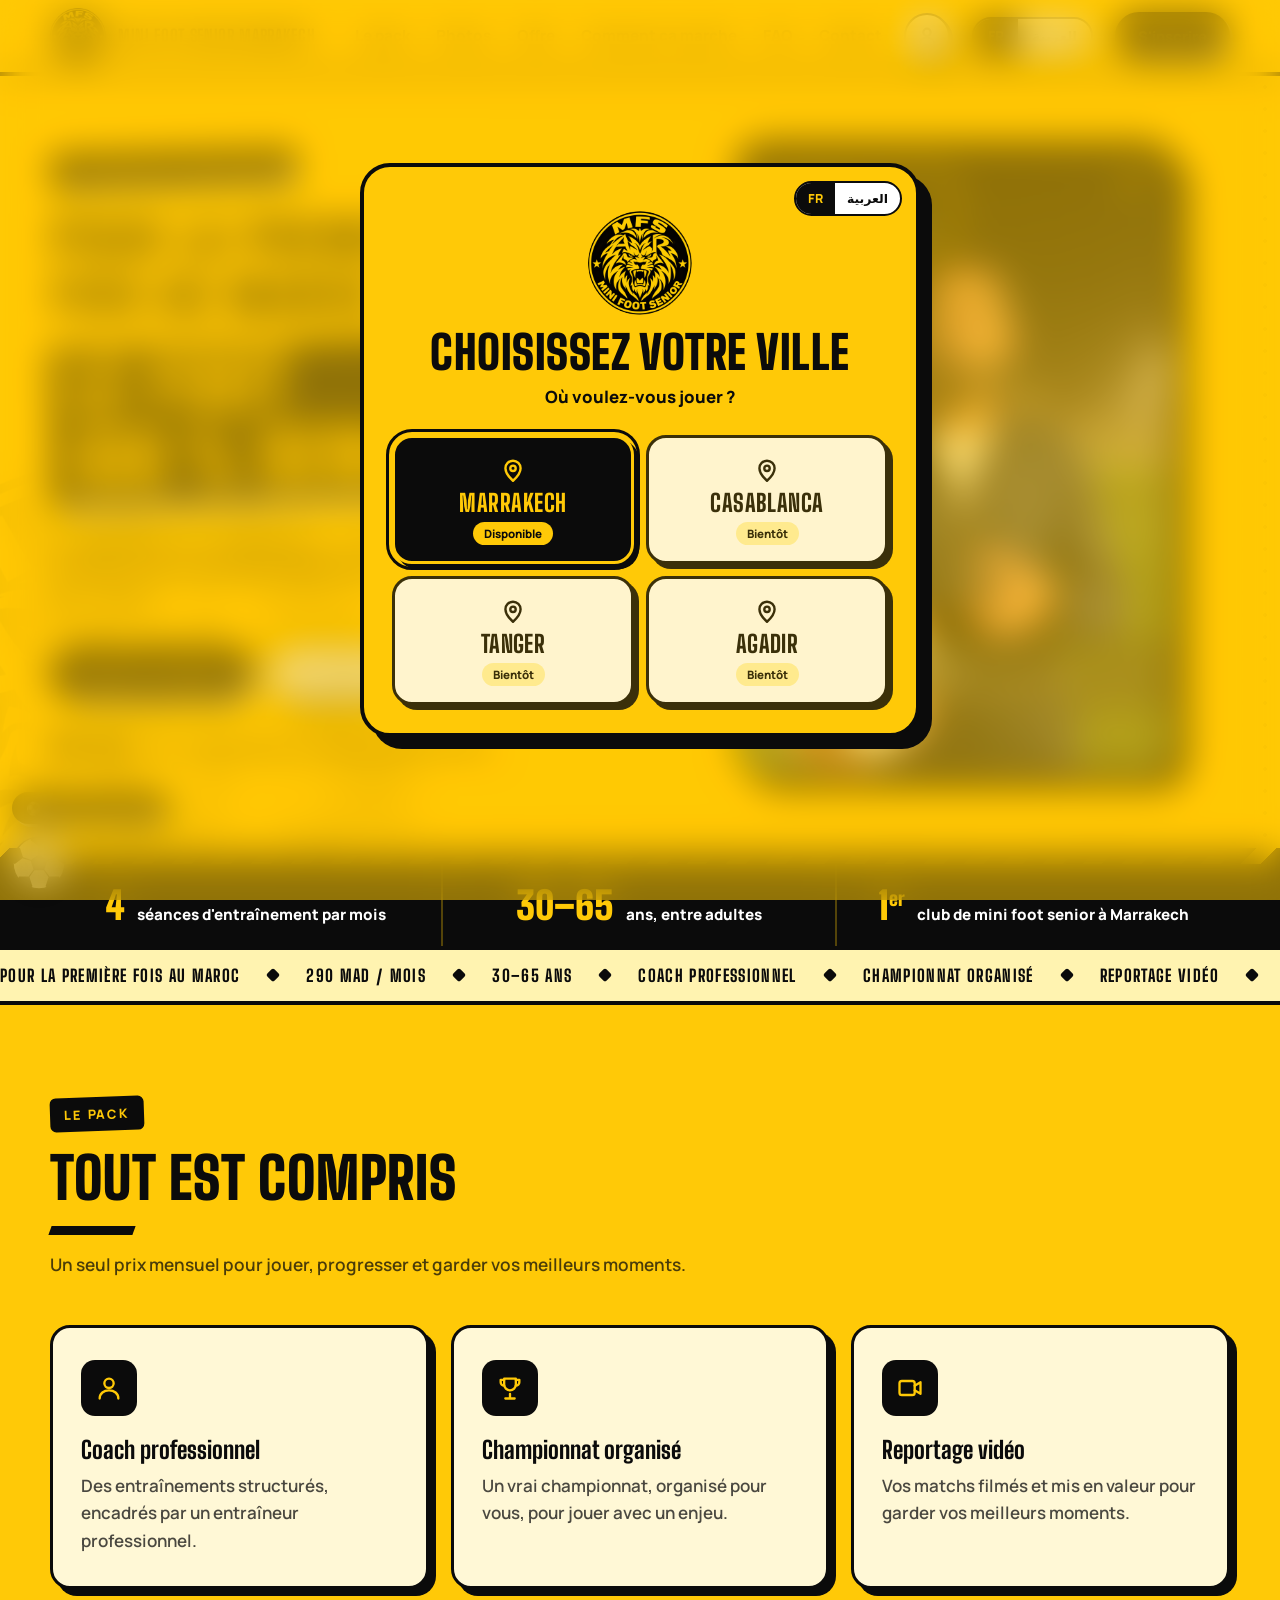
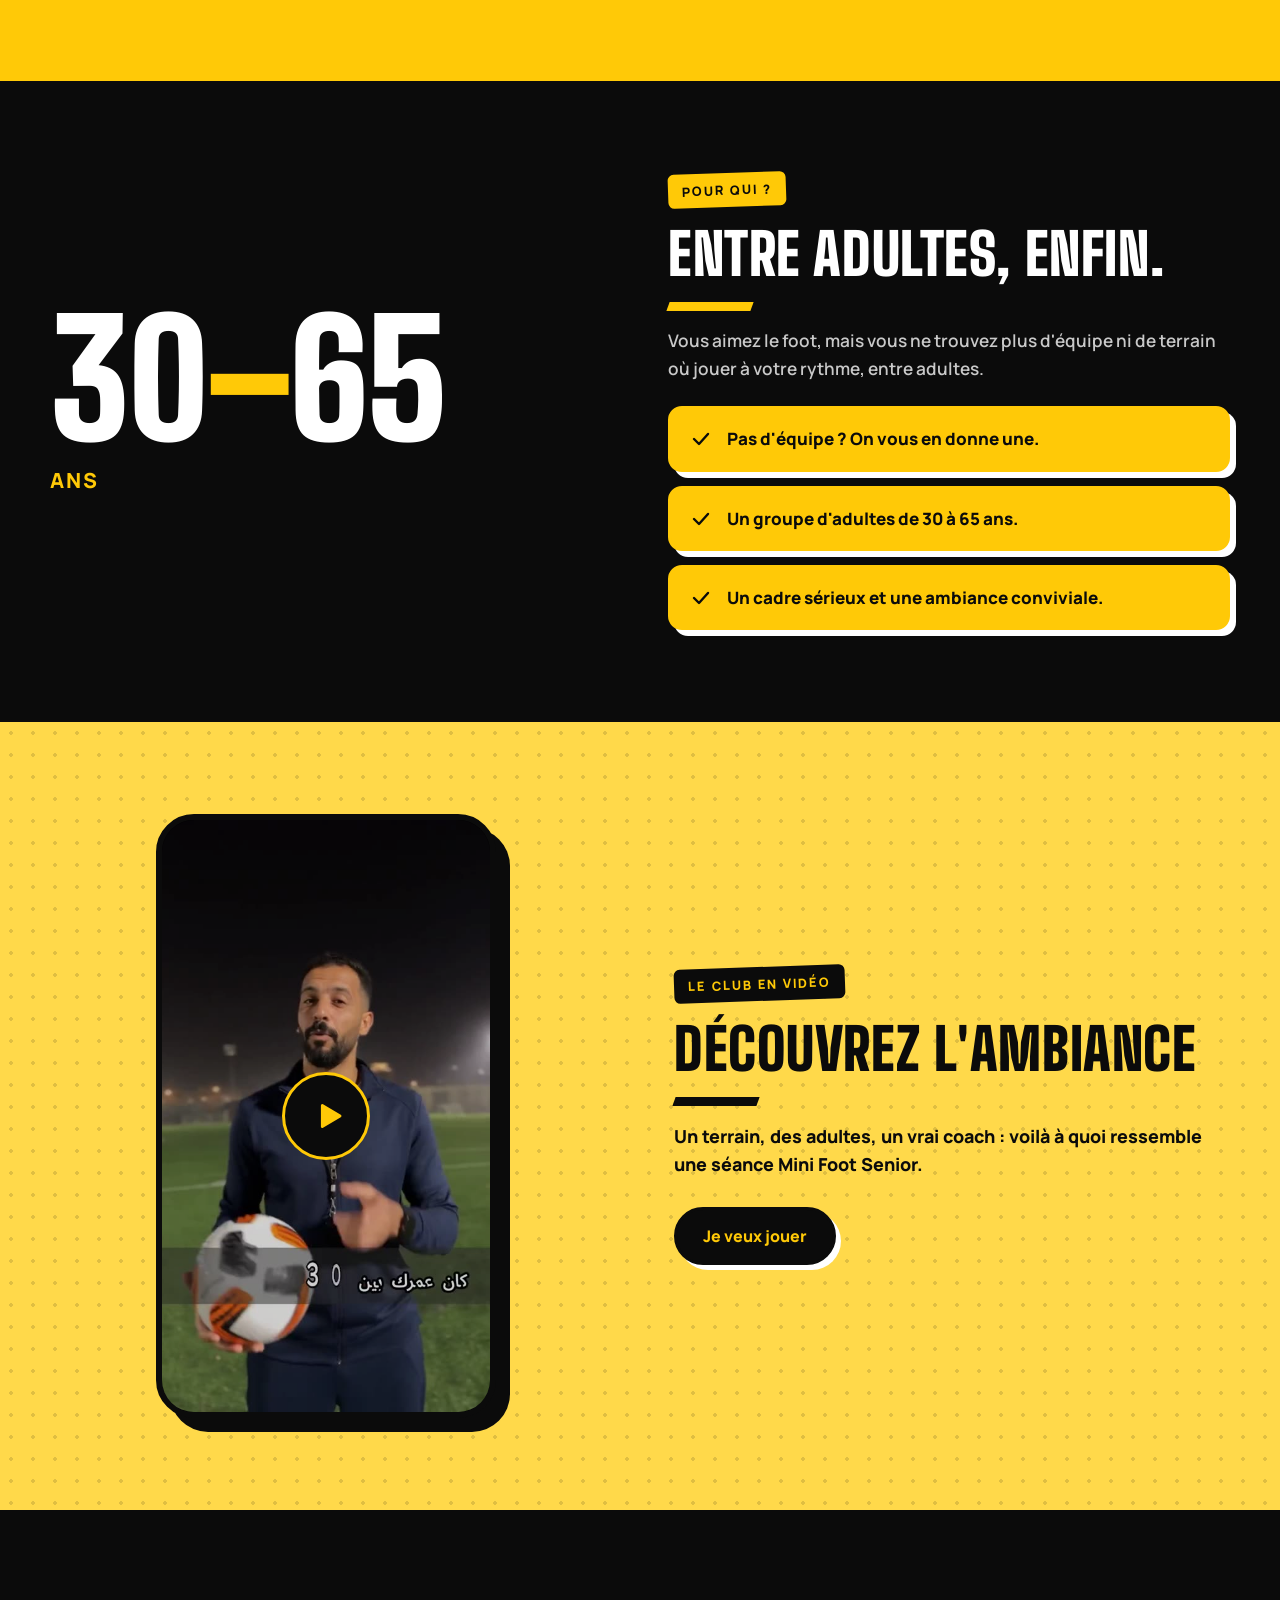
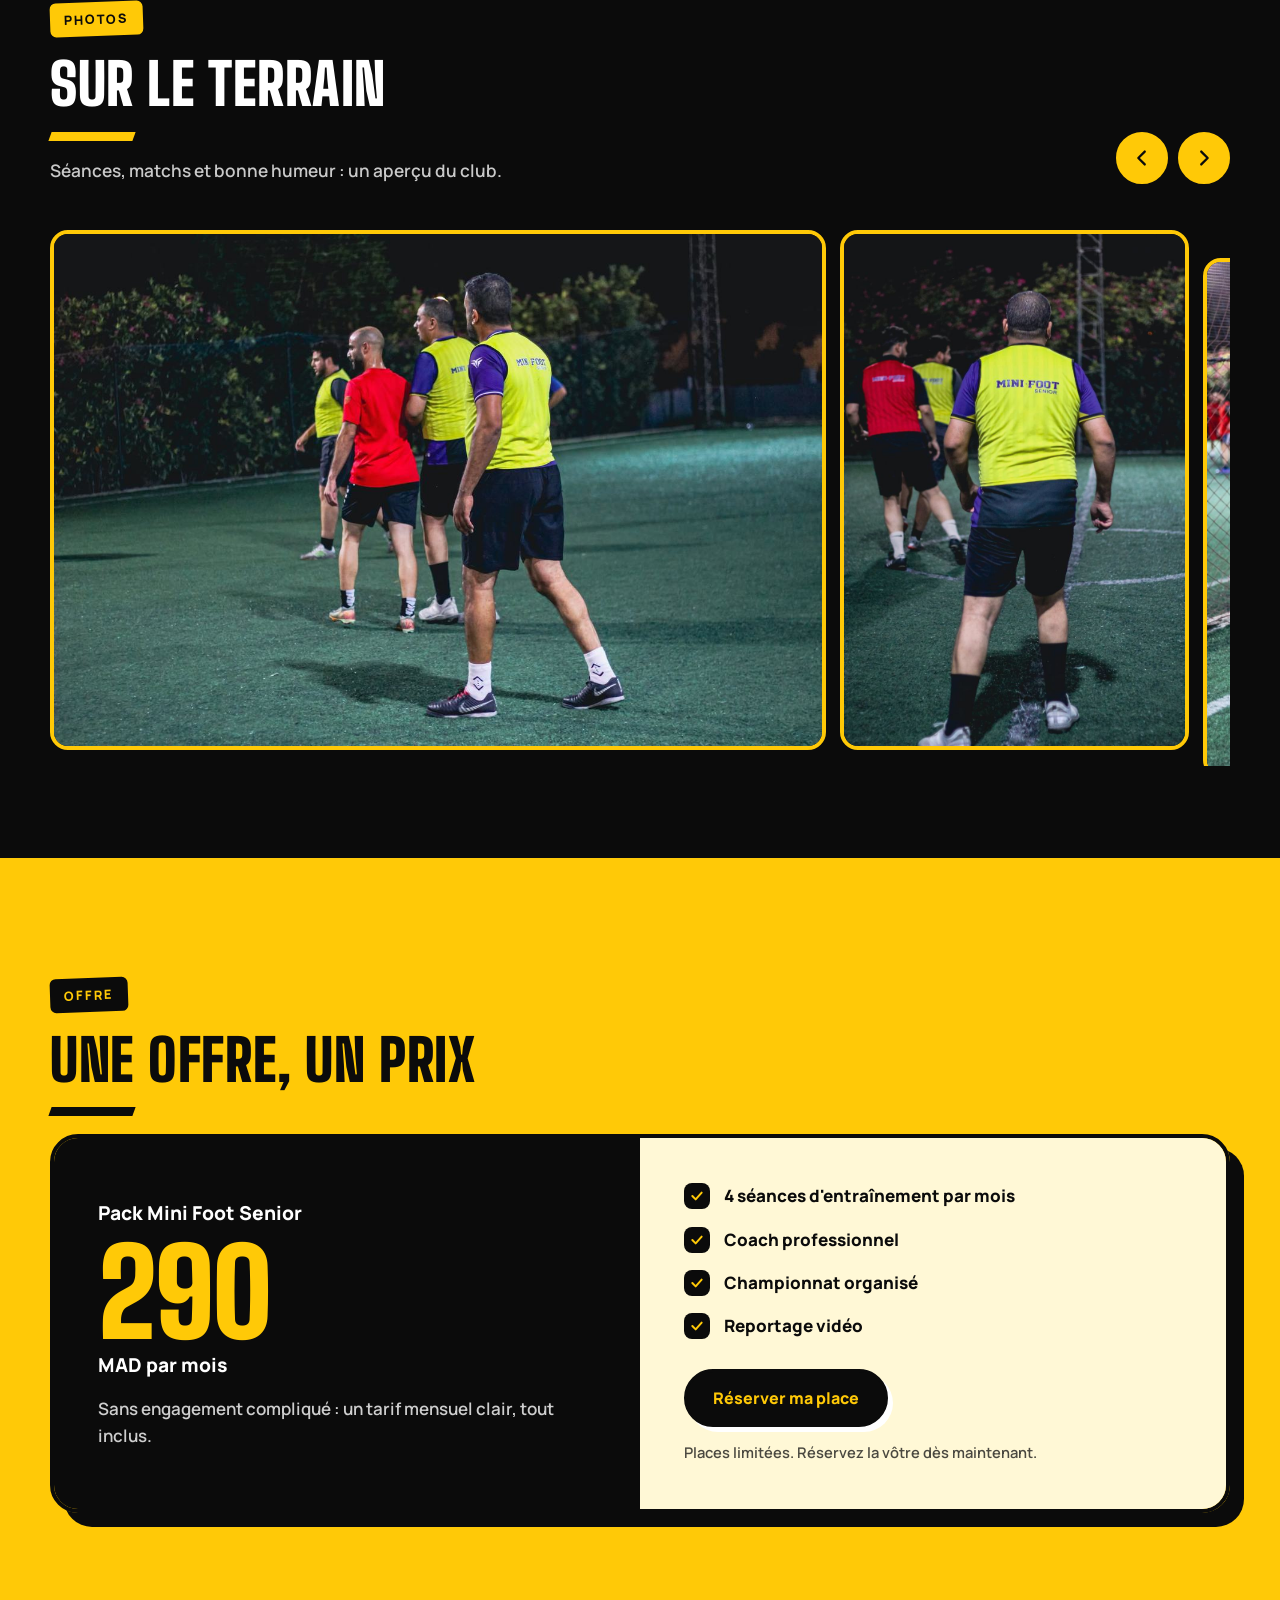
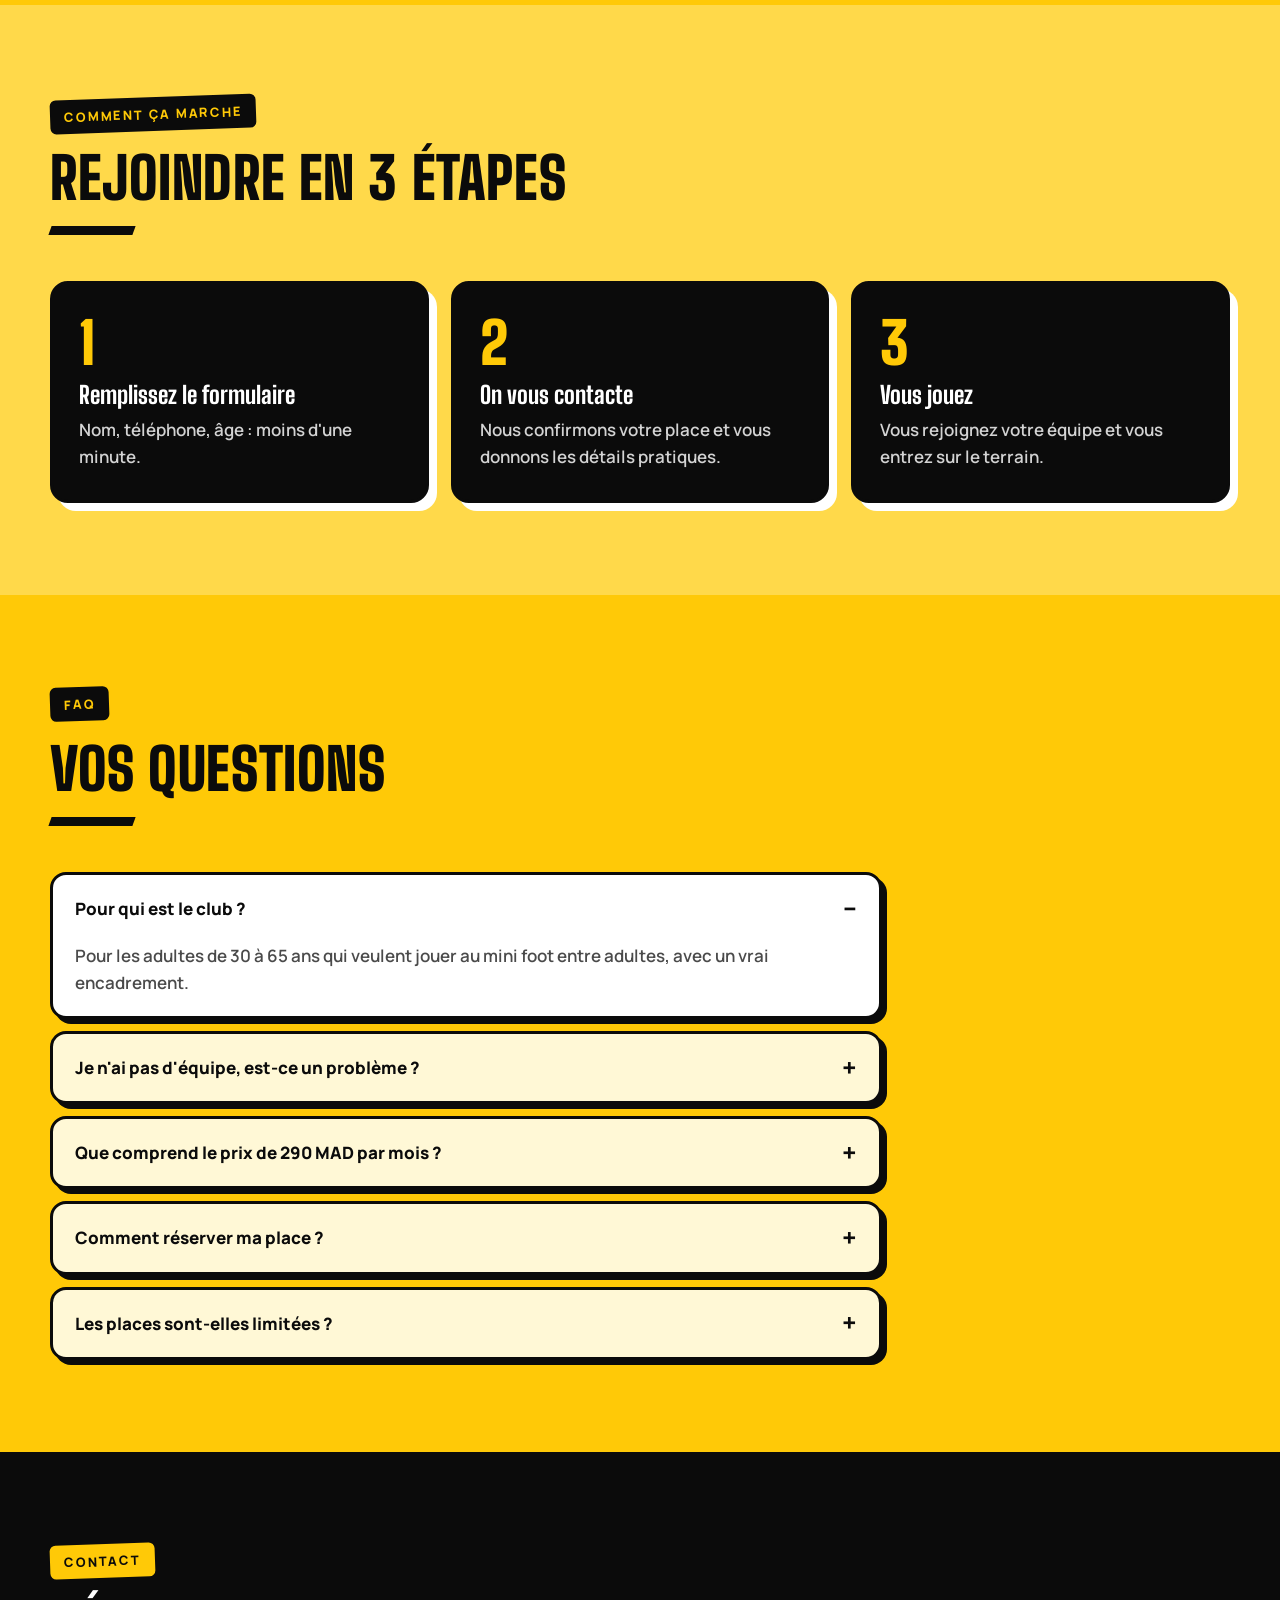
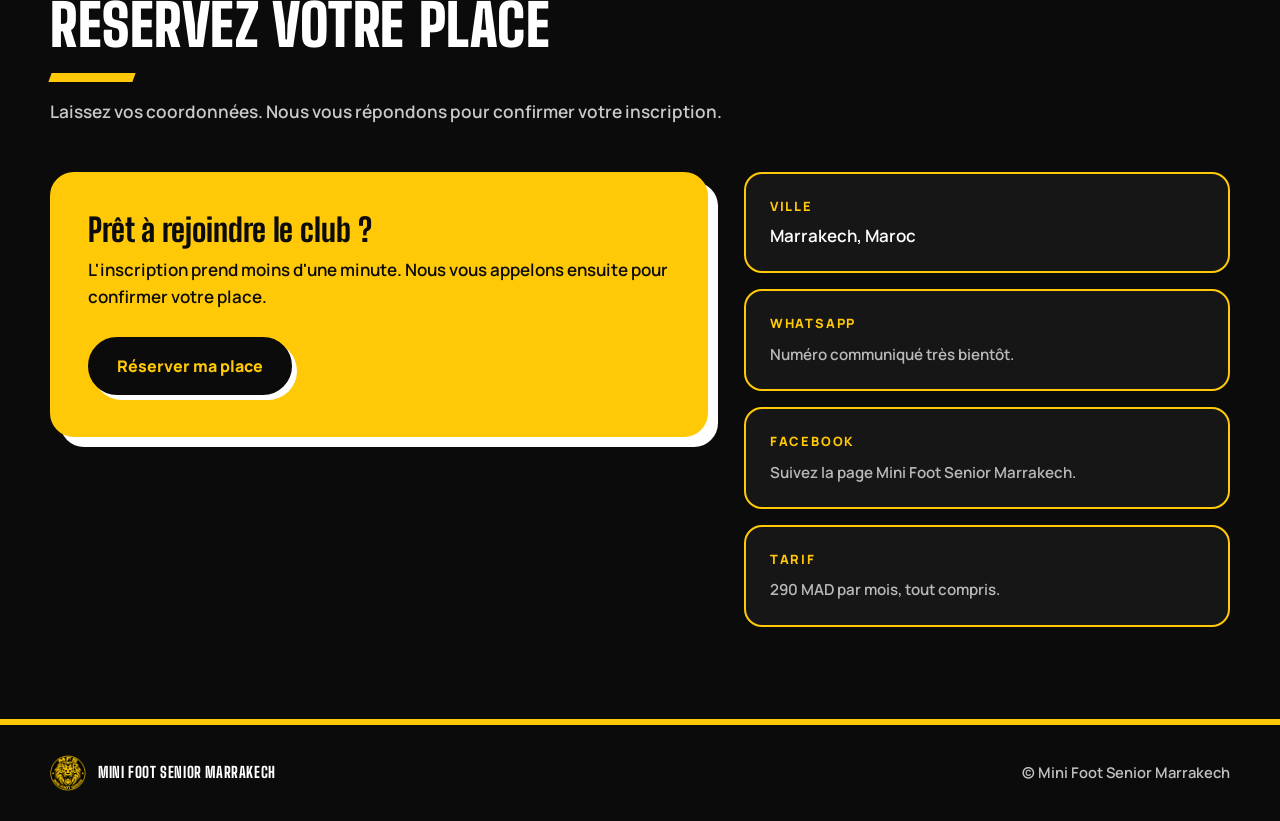
==== commit e6fa8174: "Add files via upload" ====
--- a/index.html
+++ b/index.html
@@ -39,6 +39,7 @@
       <a href="#faq" data-i18n="nav_faq"></a>
       <a href="#contact" data-i18n="nav_contact"></a>
     </nav>
+    <a class="acct" href="connexion.html" data-i18n-aria="nav_login" data-go-skip><svg viewBox="0 0 24 24" fill="none" stroke="currentColor" stroke-width="2.4" stroke-linecap="round" stroke-linejoin="round" aria-hidden="true"><circle cx="12" cy="8" r="4"/><path d="M4 21c0-4.4 3.6-7 8-7s8 2.6 8 7"/></svg></a>
     <div class="lang" role="group" aria-label="Langue / اللغة">
       <button type="button" data-lang="fr" aria-pressed="true">FR</button>
       <button type="button" data-lang="ar" aria-pressed="false">العربية</button>
--- a/style.css
+++ b/style.css
@@ -544,3 +544,34 @@
   .photo{box-shadow:8px 8px 0 #0B0B0B}
   .ccard{box-shadow:8px 8px 0 #0B0B0B}
 }
+
+/* account icon + auth pages */
+.acct{flex:none;width:46px;height:46px;border-radius:50%;border:2.5px solid #0B0B0B;background:#fff;color:#0B0B0B;display:grid;place-items:center;text-decoration:none;box-shadow:3px 3px 0 #0B0B0B;transition:transform .12s,box-shadow .12s}
+.acct:hover{transform:translate(-2px,-2px);box-shadow:5px 5px 0 #0B0B0B}
+.acct svg{width:22px;height:22px}
+.bar nav + .acct{margin-inline-start:0}
+.pg .acct{margin-inline-start:auto}
+.pg .acct + .lang{margin-inline-start:0}
+.authw{display:grid;grid-template-columns:.8fr 1.2fr;gap:36px;align-items:start;padding-block:48px 90px}
+.authw .regside{position:sticky;top:96px}
+.auh{font-size:clamp(2rem,4vw,3rem);font-weight:900;text-transform:uppercase;color:#fff;line-height:1.05;margin:6px 0 22px}
+html[lang="ar"] .auh{text-transform:none;line-height:1.3}
+.authcard{background:#fff;border:4px solid #0B0B0B;box-shadow:12px 12px 0 #0B0B0B;border-radius:24px;overflow:hidden}
+.tabs{display:grid;grid-template-columns:1fr 1fr;border-bottom:4px solid #0B0B0B}
+.tabs button{border:0;cursor:pointer;background:#FFF3B0;color:#0B0B0B;font:900 1.02rem var(--body);padding:18px 10px}
+.tabs button[aria-selected="true"]{background:#0B0B0B;color:var(--y)}
+.tabs button + button{border-inline-start:4px solid #0B0B0B}
+.af{display:grid;gap:18px;padding:30px 30px 34px;background:#fff;border:0;box-shadow:none;border-radius:0}
+.af[hidden]{display:none}
+.af .regh{font-size:2.2rem;margin:0 0 4px}
+.af label{display:grid;gap:7px;font-weight:800;font-size:.95rem;color:#0B0B0B}
+.af input{padding:15px 16px;border-radius:12px;font-size:1rem;width:100%}
+.af small{font-weight:600;color:var(--muted)}
+.af .btn{width:100%;margin-top:6px}
+.af .btn:disabled{opacity:.6;cursor:wait}
+.aerr{margin:0;background:#FFE1E1;border:2.5px solid #B42318;color:#7A1B12;font-weight:800;border-radius:12px;padding:12px 14px}
+.aerr[hidden]{display:none}
+.space h1{font-size:clamp(2.4rem,6vw,4rem)}
+.space .typ{margin-bottom:10px}
+@media (max-width:980px){.authw{grid-template-columns:1fr;padding-block:32px 70px}.authw .regside{position:static}}
+@media (max-width:560px){.acct{width:40px;height:40px}.af{padding:22px 18px 26px}.authcard{box-shadow:8px 8px 0 #0B0B0B}}
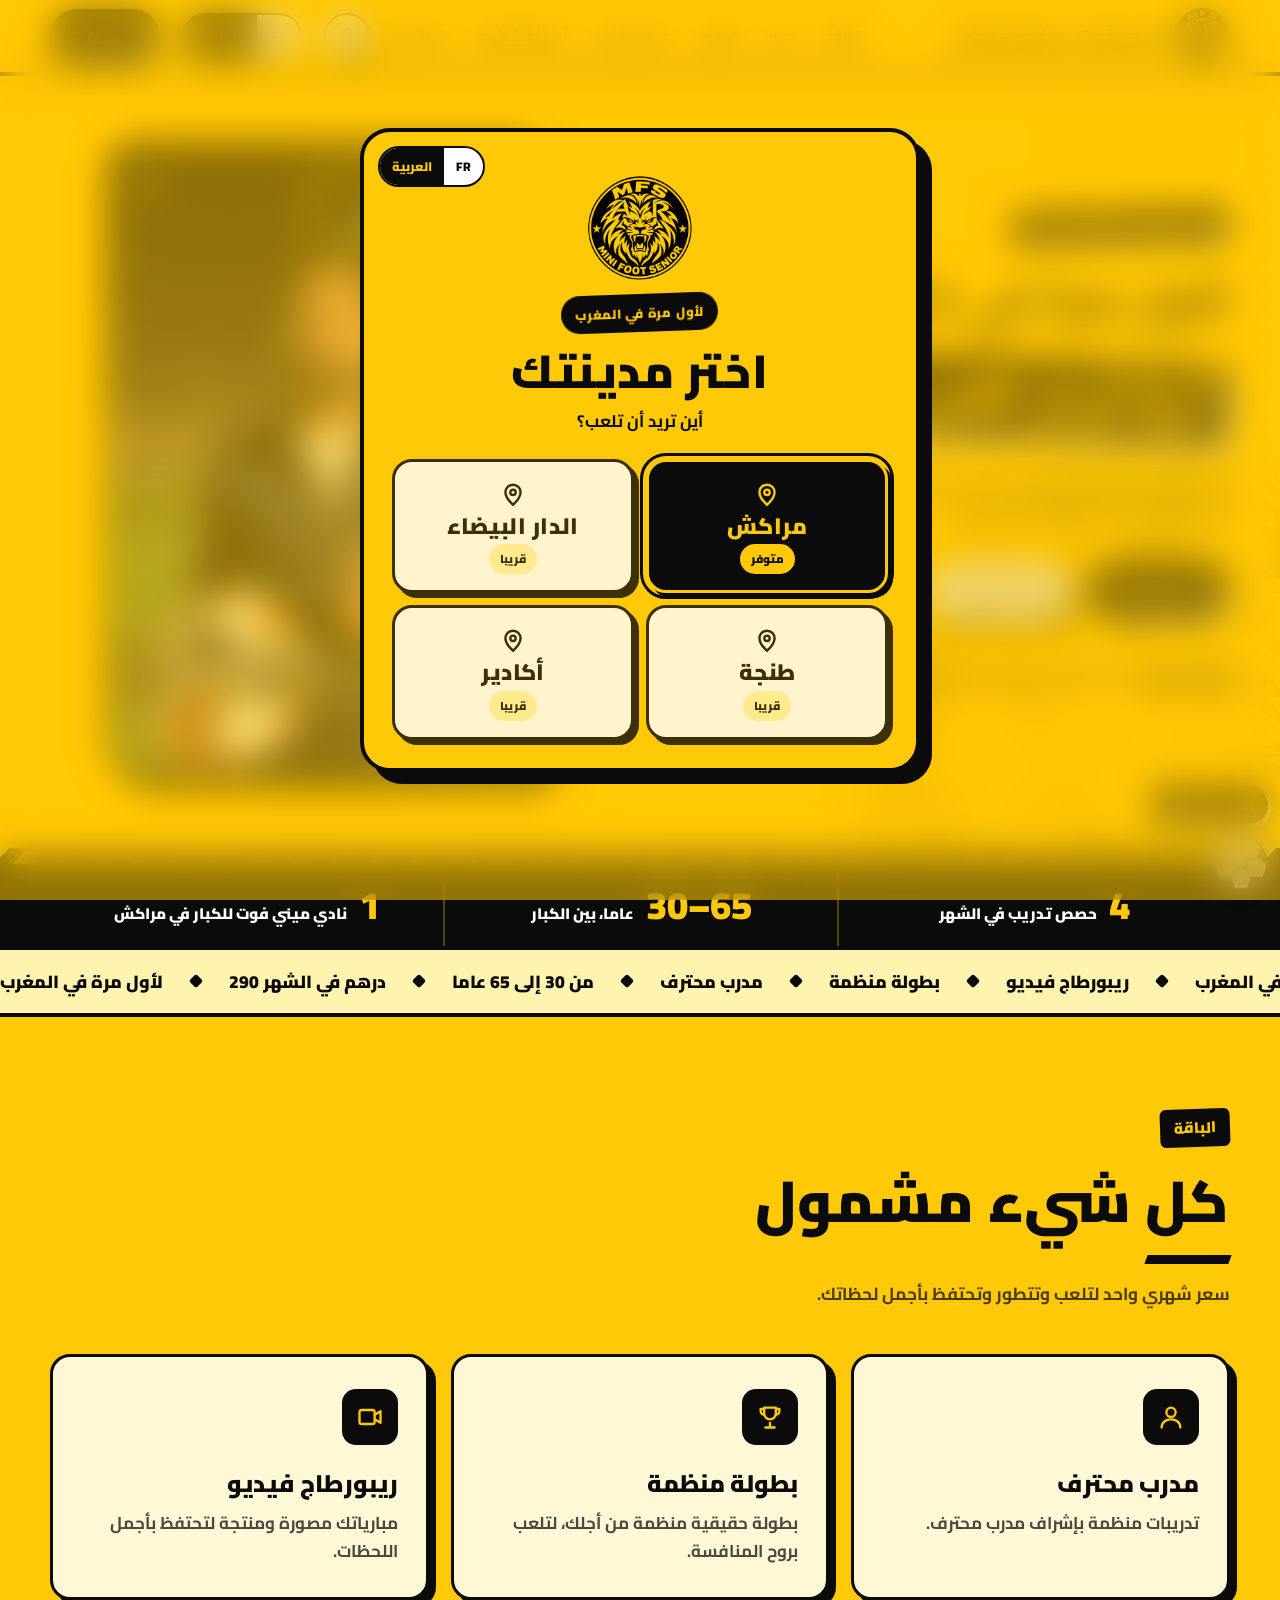
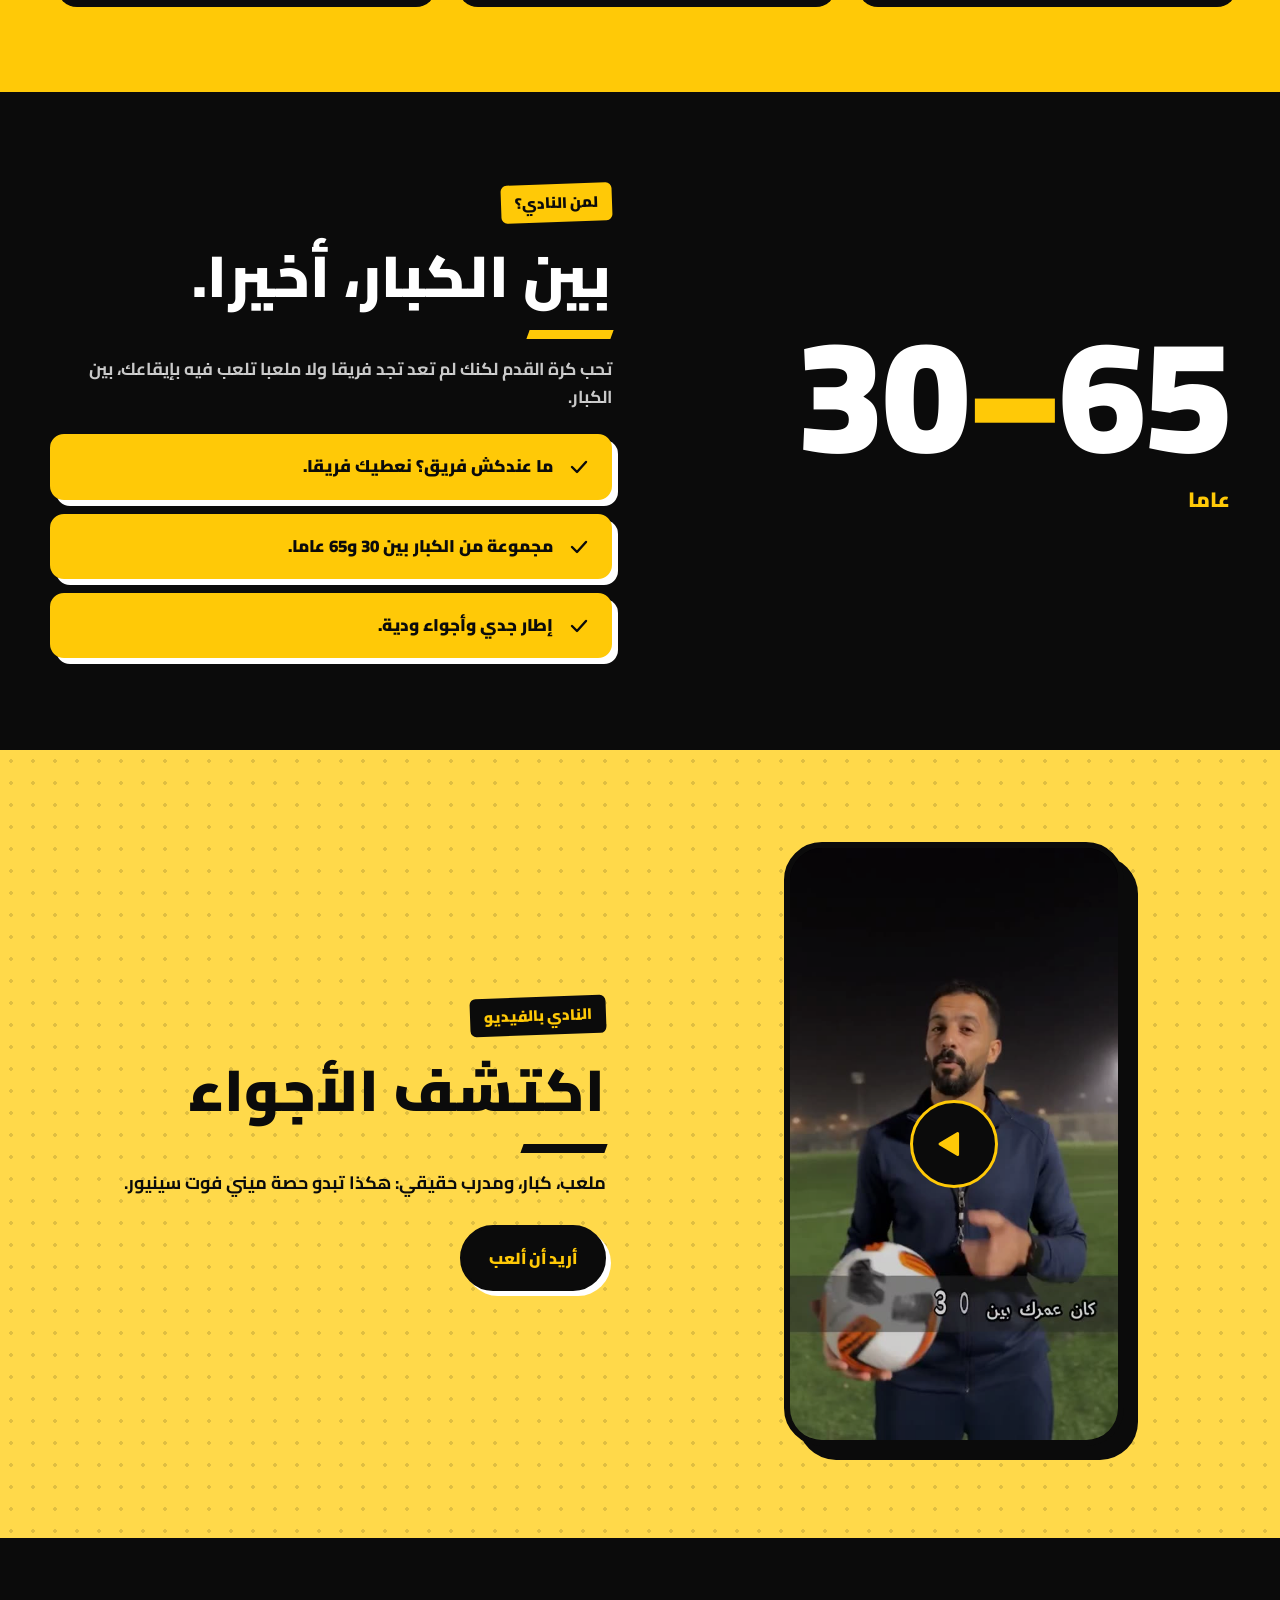
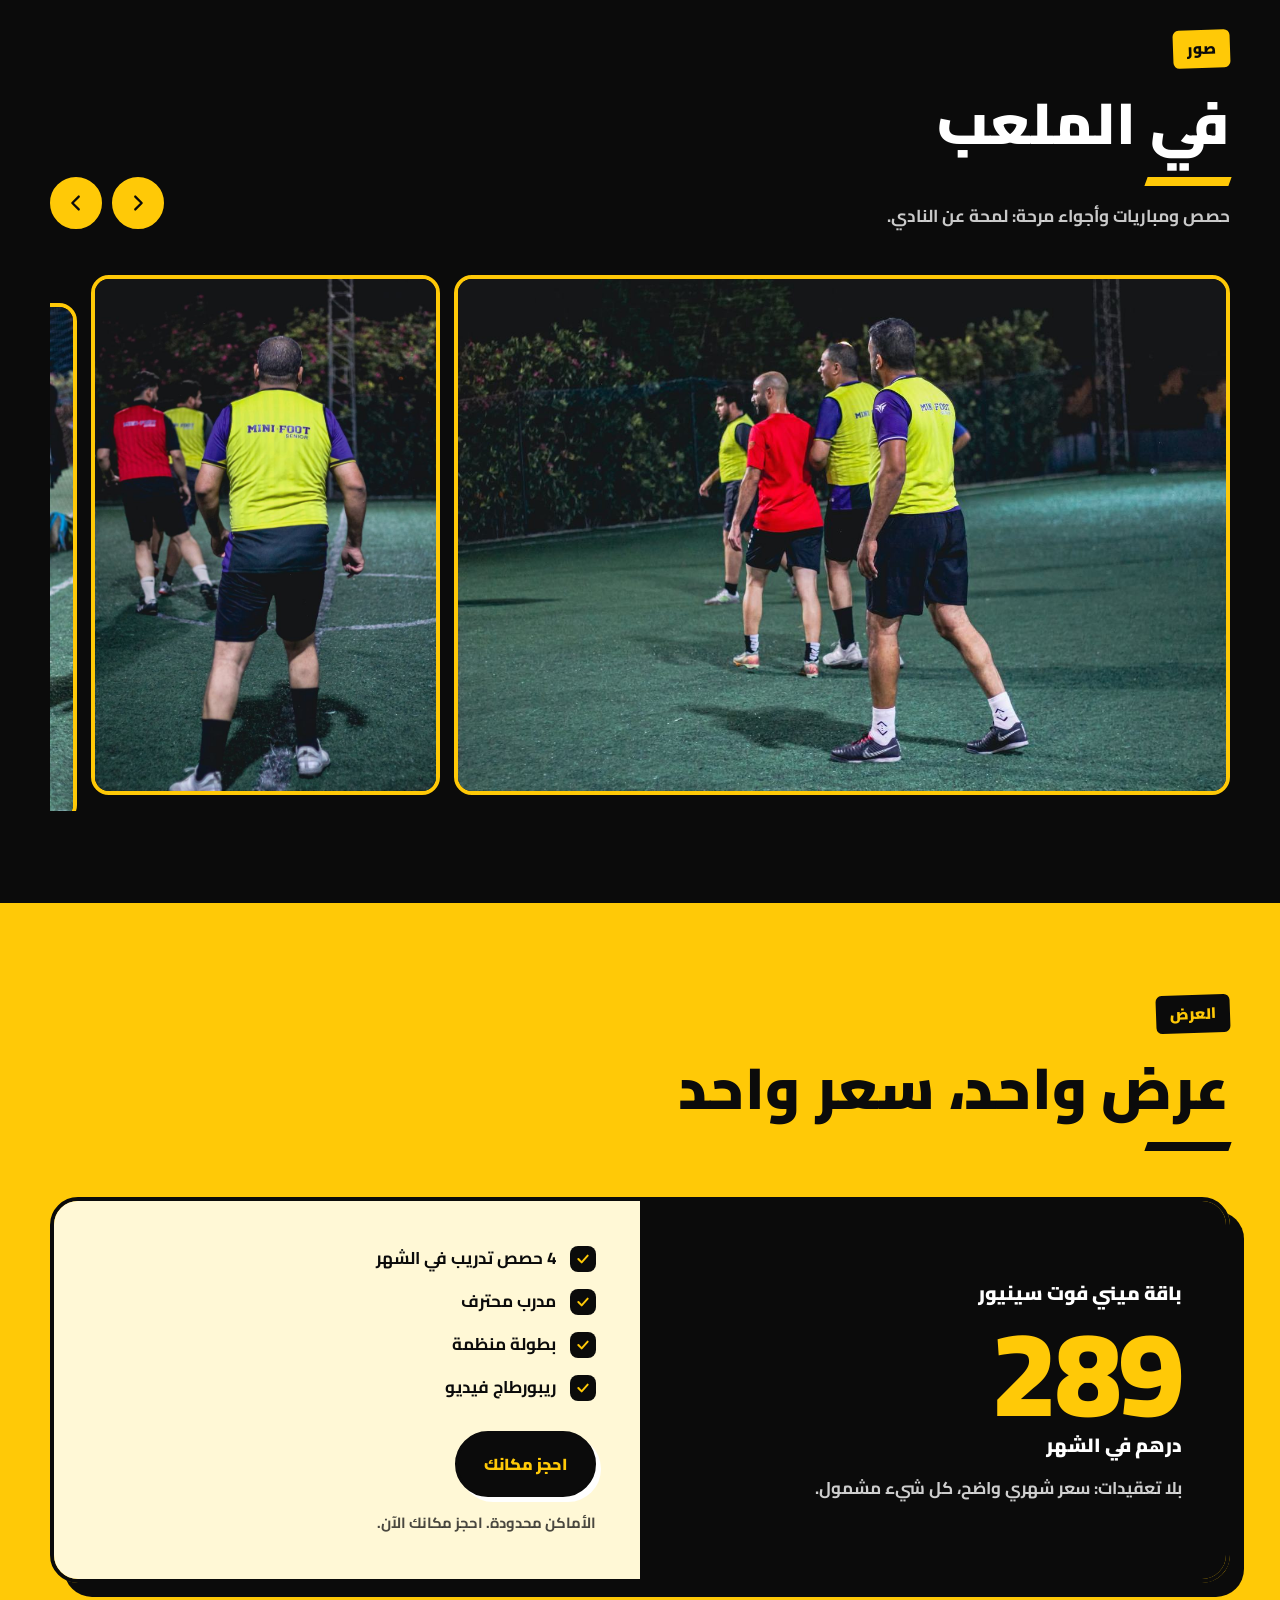
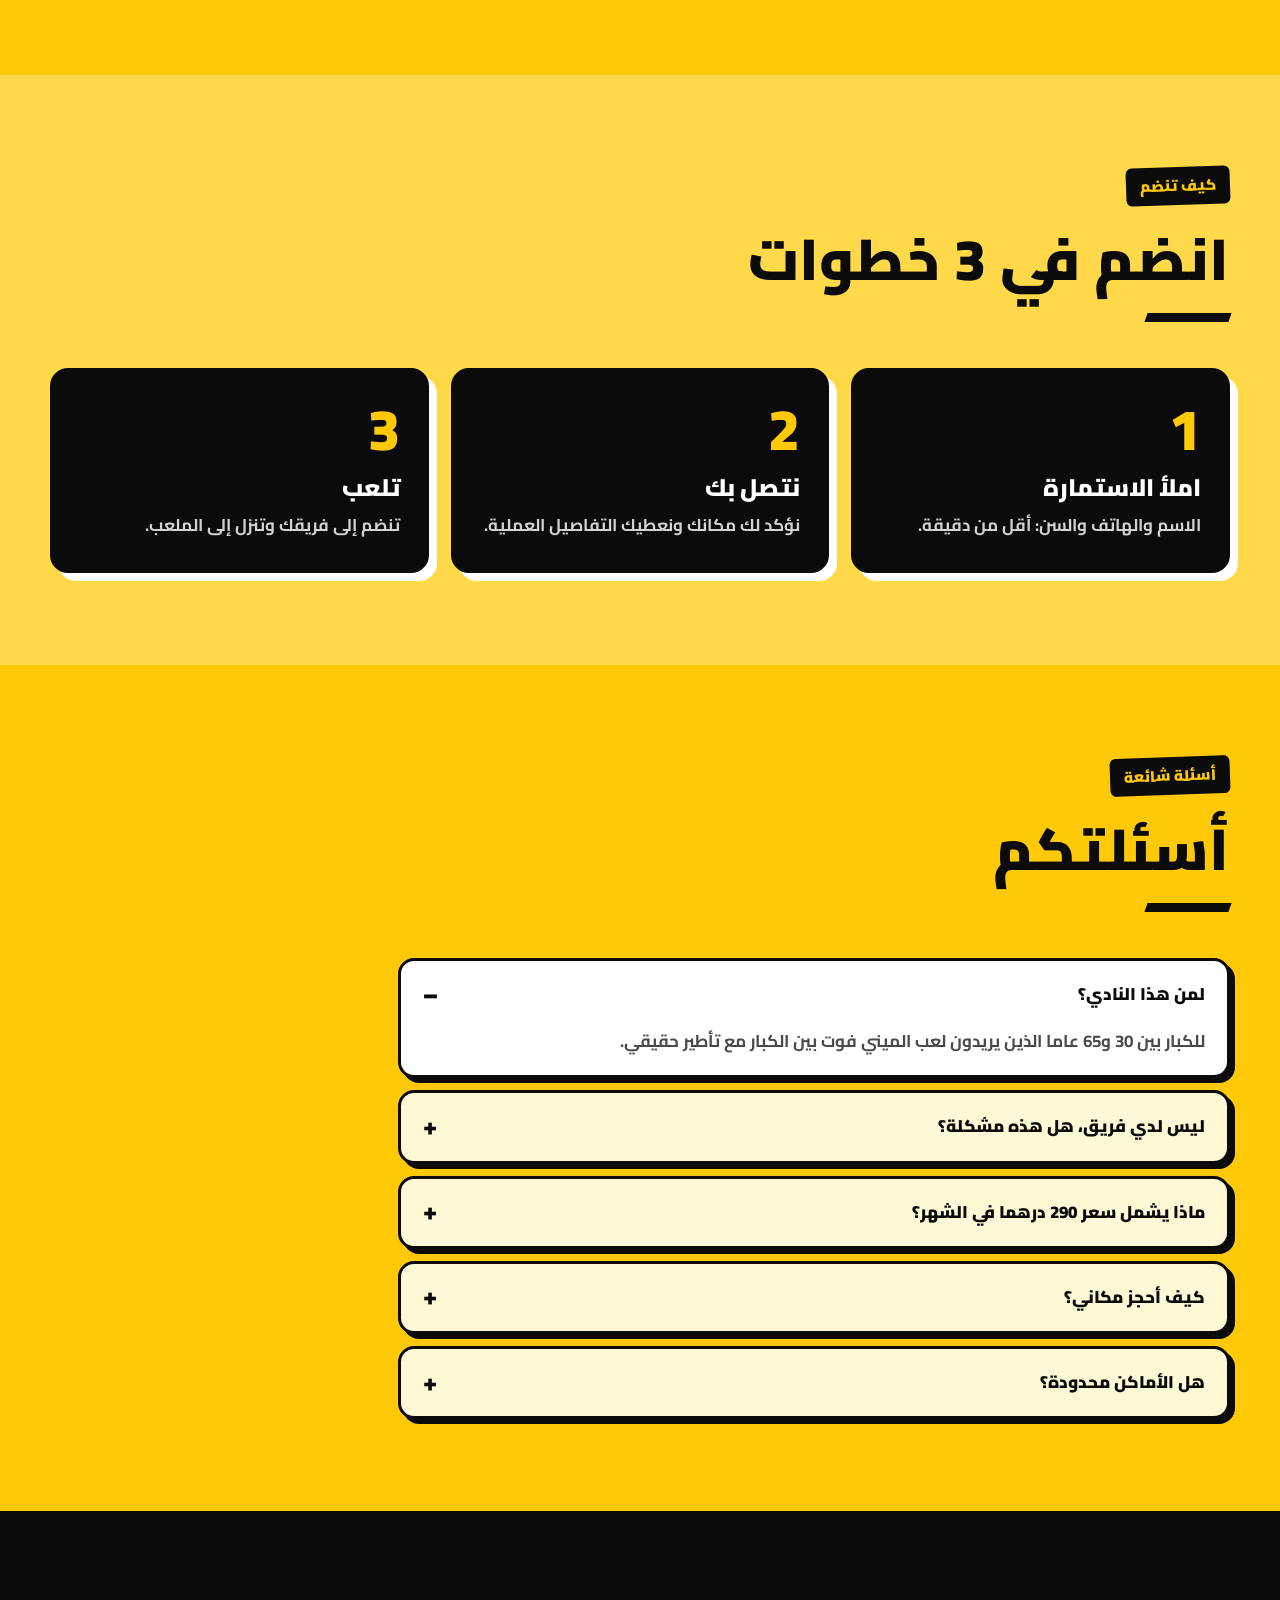
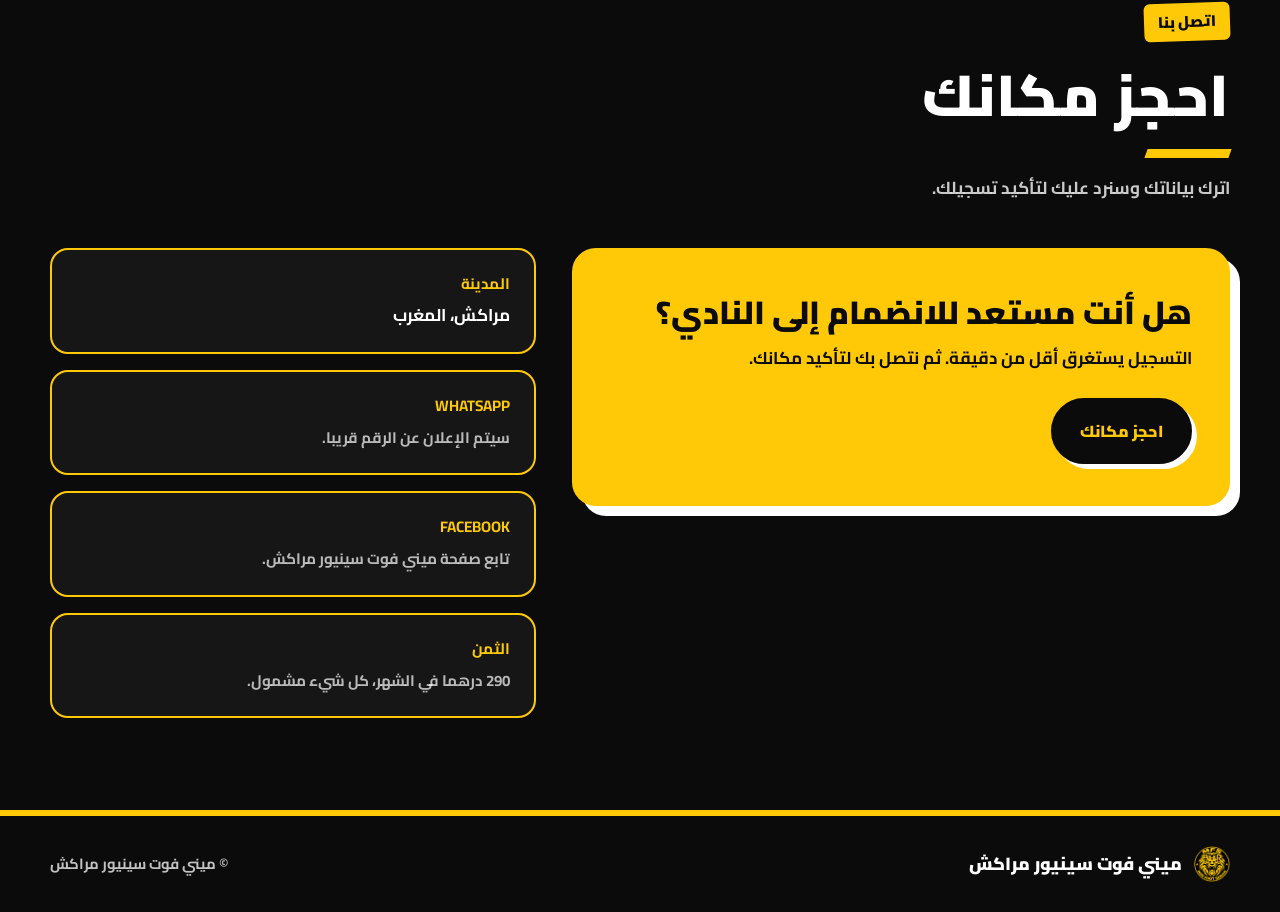
==== commit 2ae98cd3: "Add files via upload" ====
--- a/index.html
+++ b/index.html
@@ -1,5 +1,5 @@
 <!DOCTYPE html>
-<html lang="fr" dir="ltr" data-title="doc">
+<html lang="ar" dir="rtl" data-title="doc">
 <head>
 <meta charset="utf-8">
 <meta name="viewport" content="width=device-width, initial-scale=1">
@@ -41,8 +41,8 @@
     </nav>
     <a class="acct" href="connexion.html" data-i18n-aria="nav_login" data-go-skip><svg viewBox="0 0 24 24" fill="none" stroke="currentColor" stroke-width="2.4" stroke-linecap="round" stroke-linejoin="round" aria-hidden="true"><circle cx="12" cy="8" r="4"/><path d="M4 21c0-4.4 3.6-7 8-7s8 2.6 8 7"/></svg></a>
     <div class="lang" role="group" aria-label="Langue / اللغة">
-      <button type="button" data-lang="fr" aria-pressed="true">FR</button>
-      <button type="button" data-lang="ar" aria-pressed="false">العربية</button>
+      <button type="button" data-lang="fr" aria-pressed="false">FR</button>
+      <button type="button" data-lang="ar" aria-pressed="true">العربية</button>
     </div>
     <a class="btn btn-gold" href="inscription.html" data-go="header" data-i18n="cta_join"></a>
   </div>
@@ -253,10 +253,11 @@
 <div id="city" class="open" role="dialog" aria-modal="true" aria-labelledby="ctitle">
   <div class="ccard">
     <div class="lang" role="group" aria-label="Langue / اللغة">
-      <button type="button" data-lang="fr" aria-pressed="true">FR</button>
-      <button type="button" data-lang="ar" aria-pressed="false">العربية</button>
+      <button type="button" data-lang="fr" aria-pressed="false">FR</button>
+      <button type="button" data-lang="ar" aria-pressed="true">العربية</button>
     </div>
     <img class="clogo" src="logo.png" alt="">
+    <p class="cfirst" data-i18n="city_first"></p>
     <h2 id="ctitle" data-i18n="city_title"></h2>
     <p class="csub" data-i18n="city_sub"></p>
     <div class="c4">
--- a/style.css
+++ b/style.css
@@ -575,3 +575,10 @@
 .space .typ{margin-bottom:10px}
 @media (max-width:980px){.authw{grid-template-columns:1fr;padding-block:32px 70px}.authw .regside{position:static}}
 @media (max-width:560px){.acct{width:40px;height:40px}.af{padding:22px 18px 26px}.authcard{box-shadow:8px 8px 0 #0B0B0B}}
+
+.noacct{border-top:4px solid #0B0B0B;background:#FFF3B0;padding:22px 28px 28px}
+.noacct h2{font:900 1.15rem var(--body);margin:0 0 8px}
+.noacct p{margin:0 0 16px;line-height:1.5}
+@media (max-width:560px){.noacct{padding:20px 18px 24px}}
+
+.cfirst{display:inline-block;margin:0 auto 10px;background:#0B0B0B;color:var(--y);font:900 .8rem var(--body);letter-spacing:.06em;text-transform:uppercase;padding:7px 14px;border-radius:999px;transform:rotate(-2deg)}
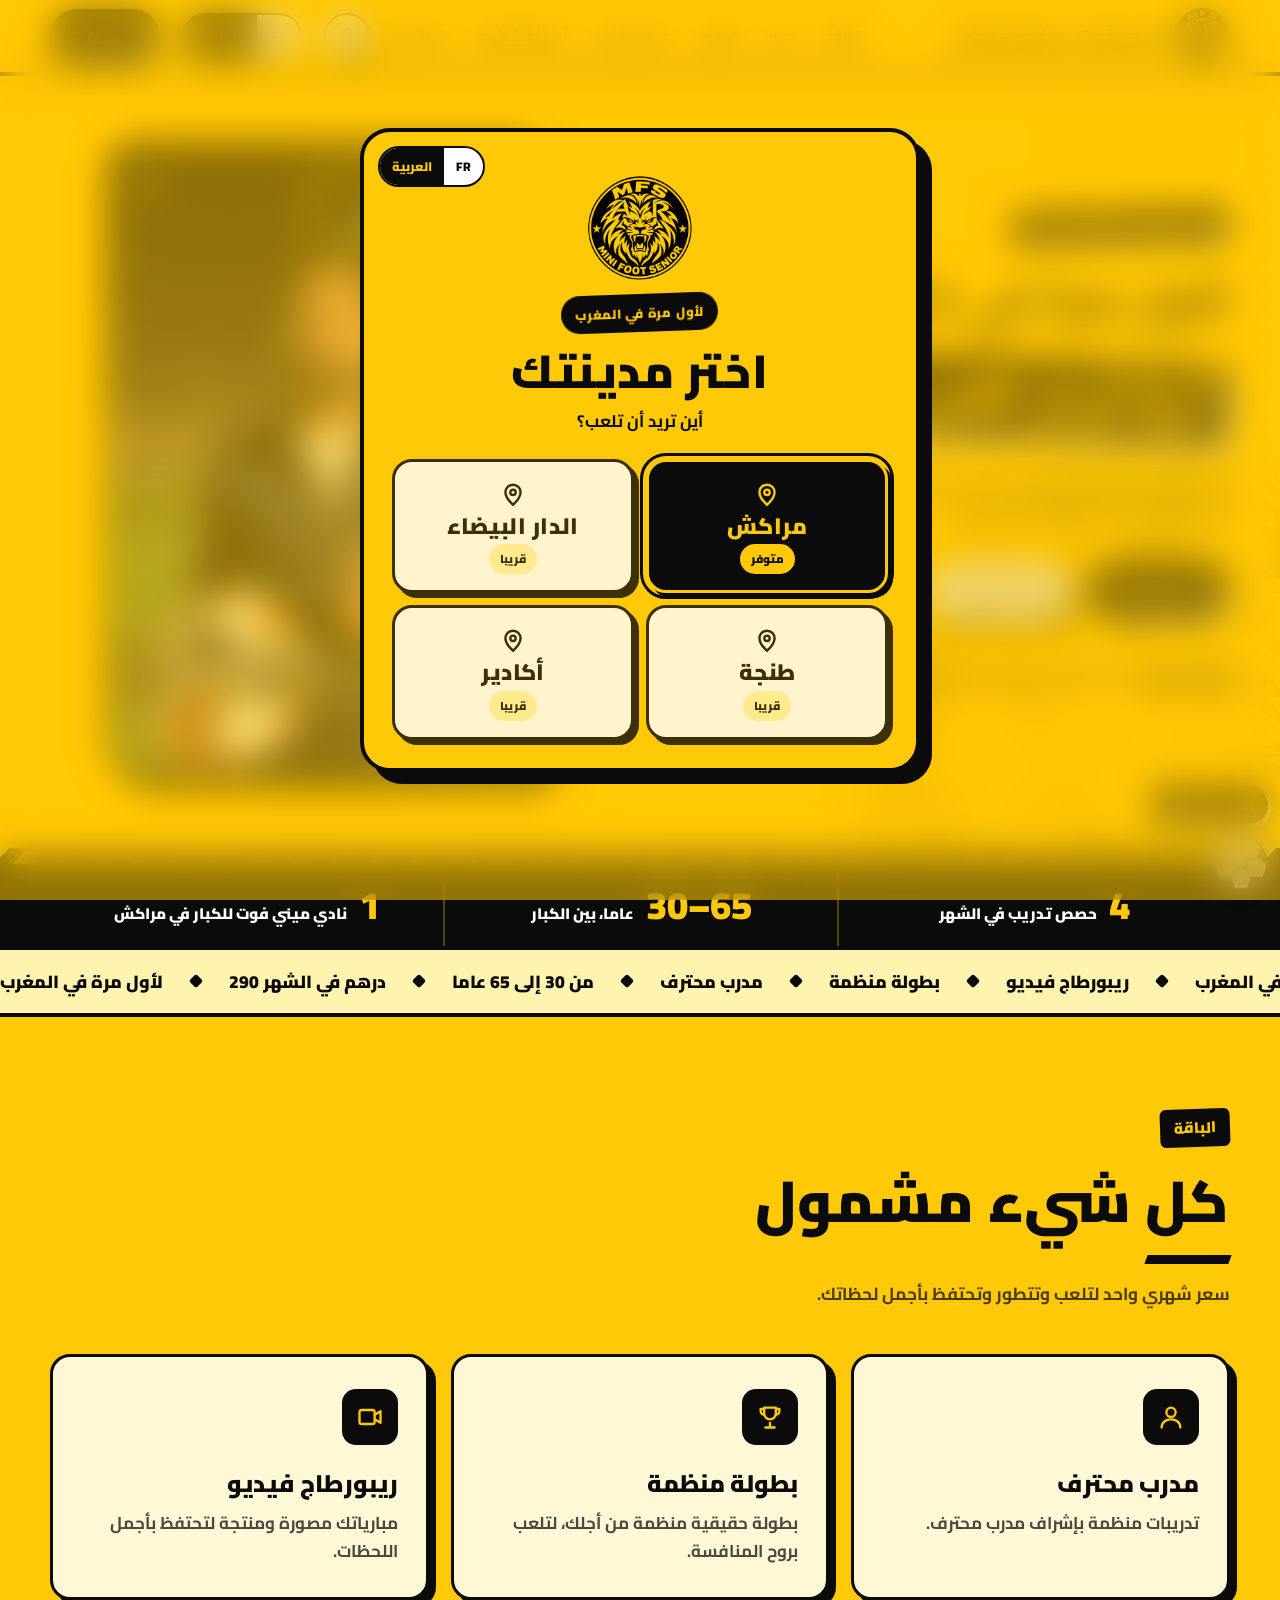
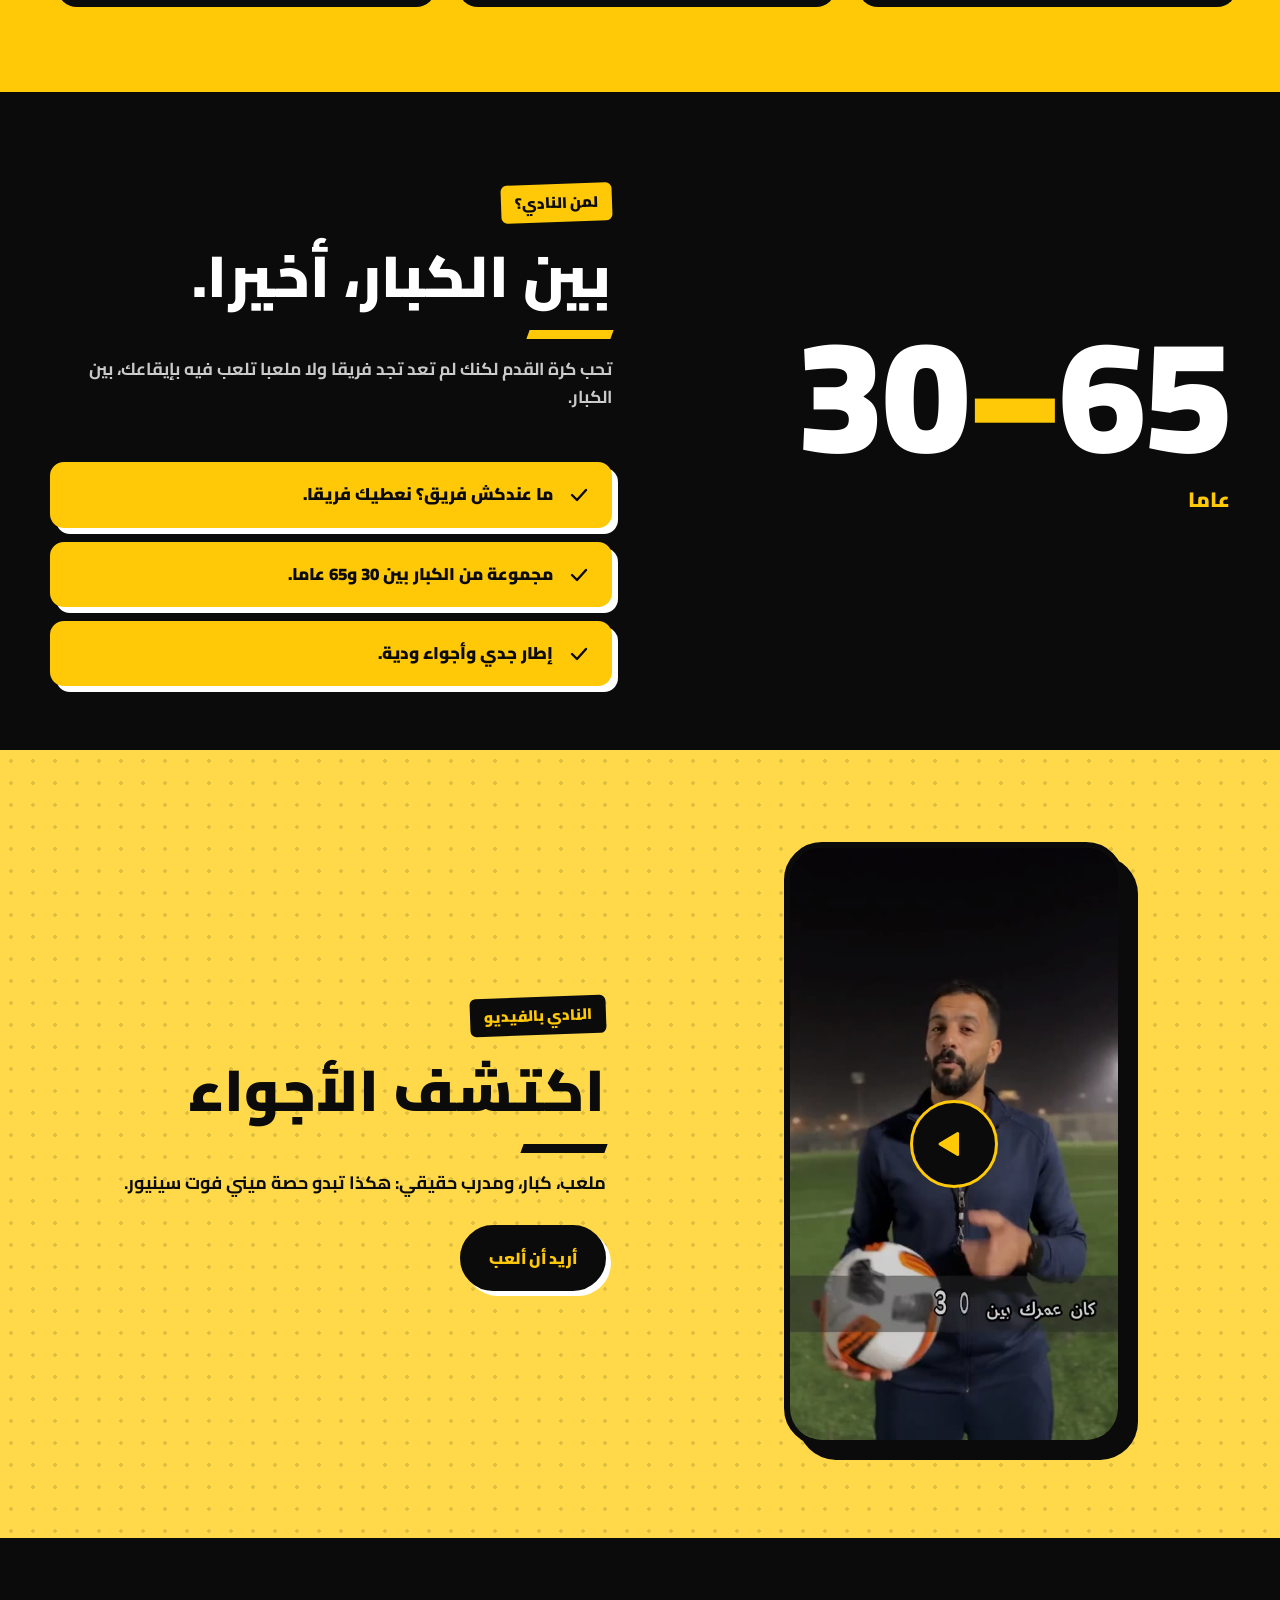
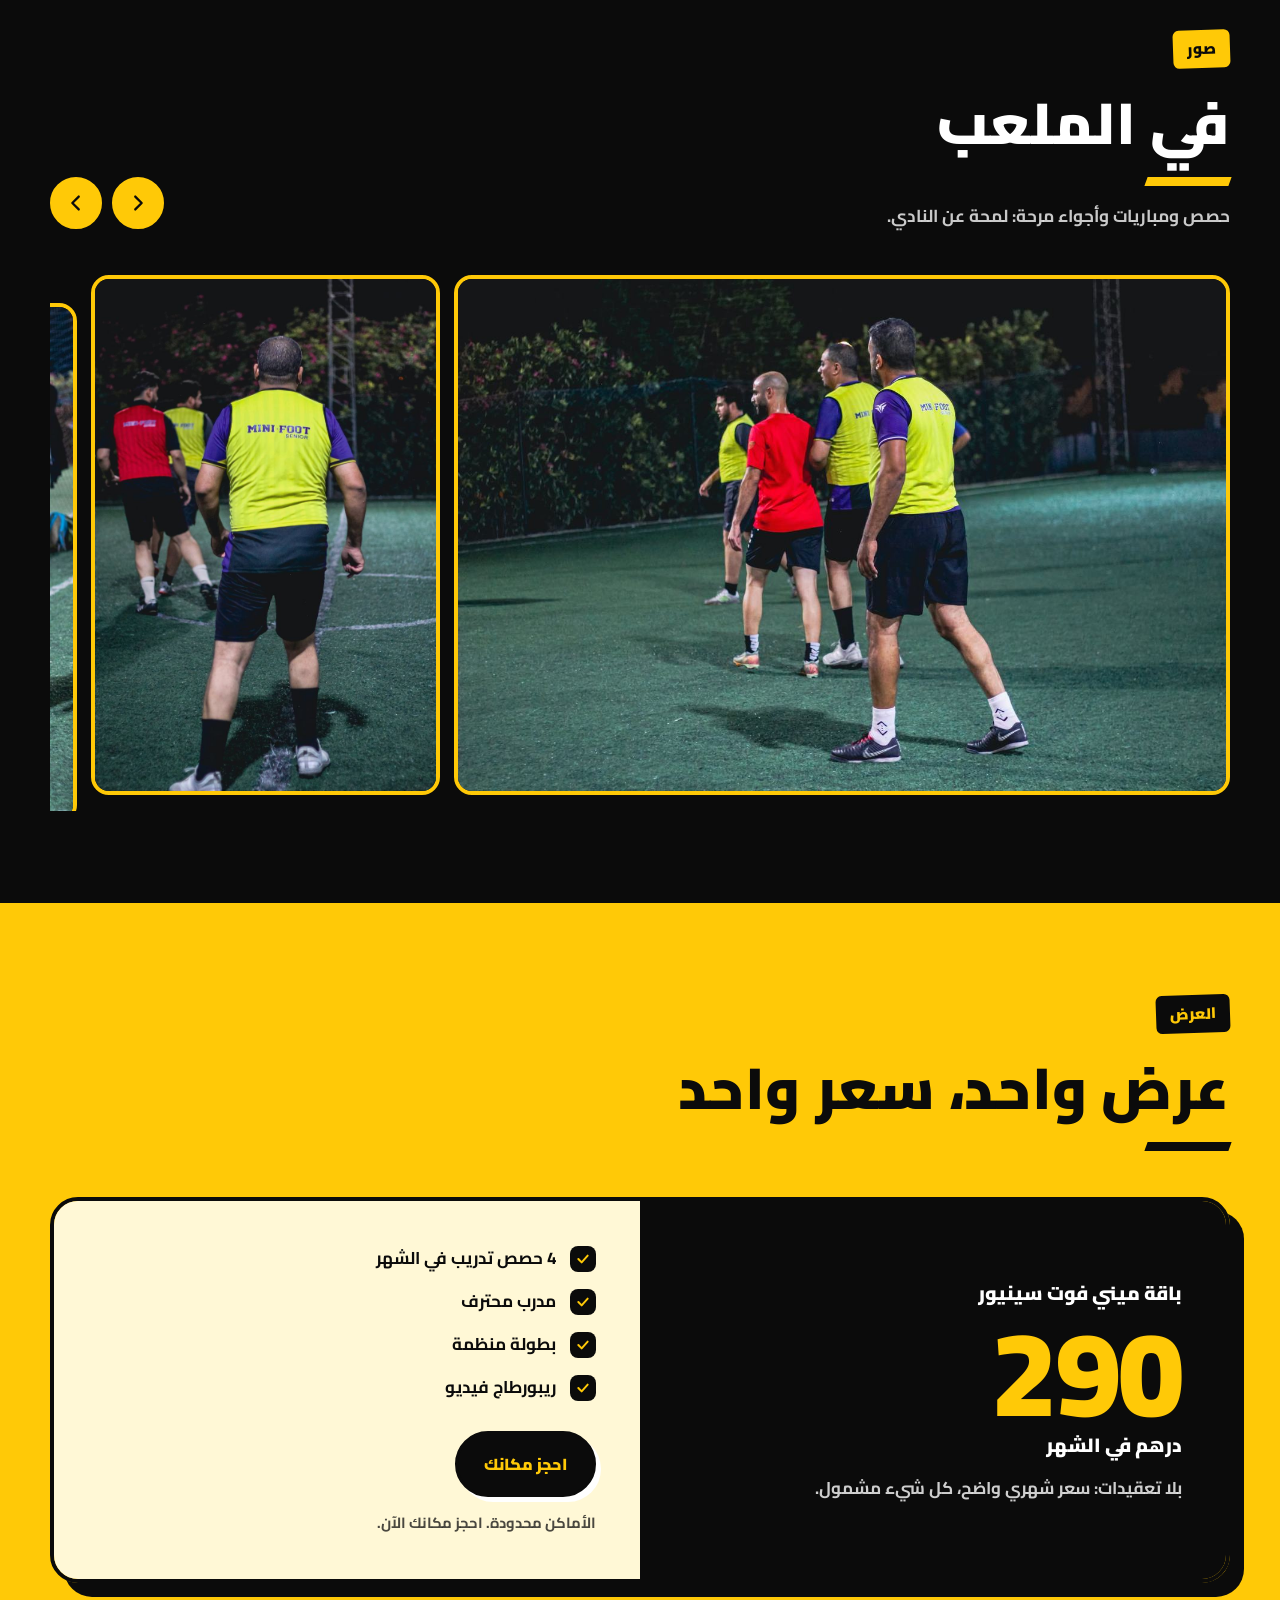
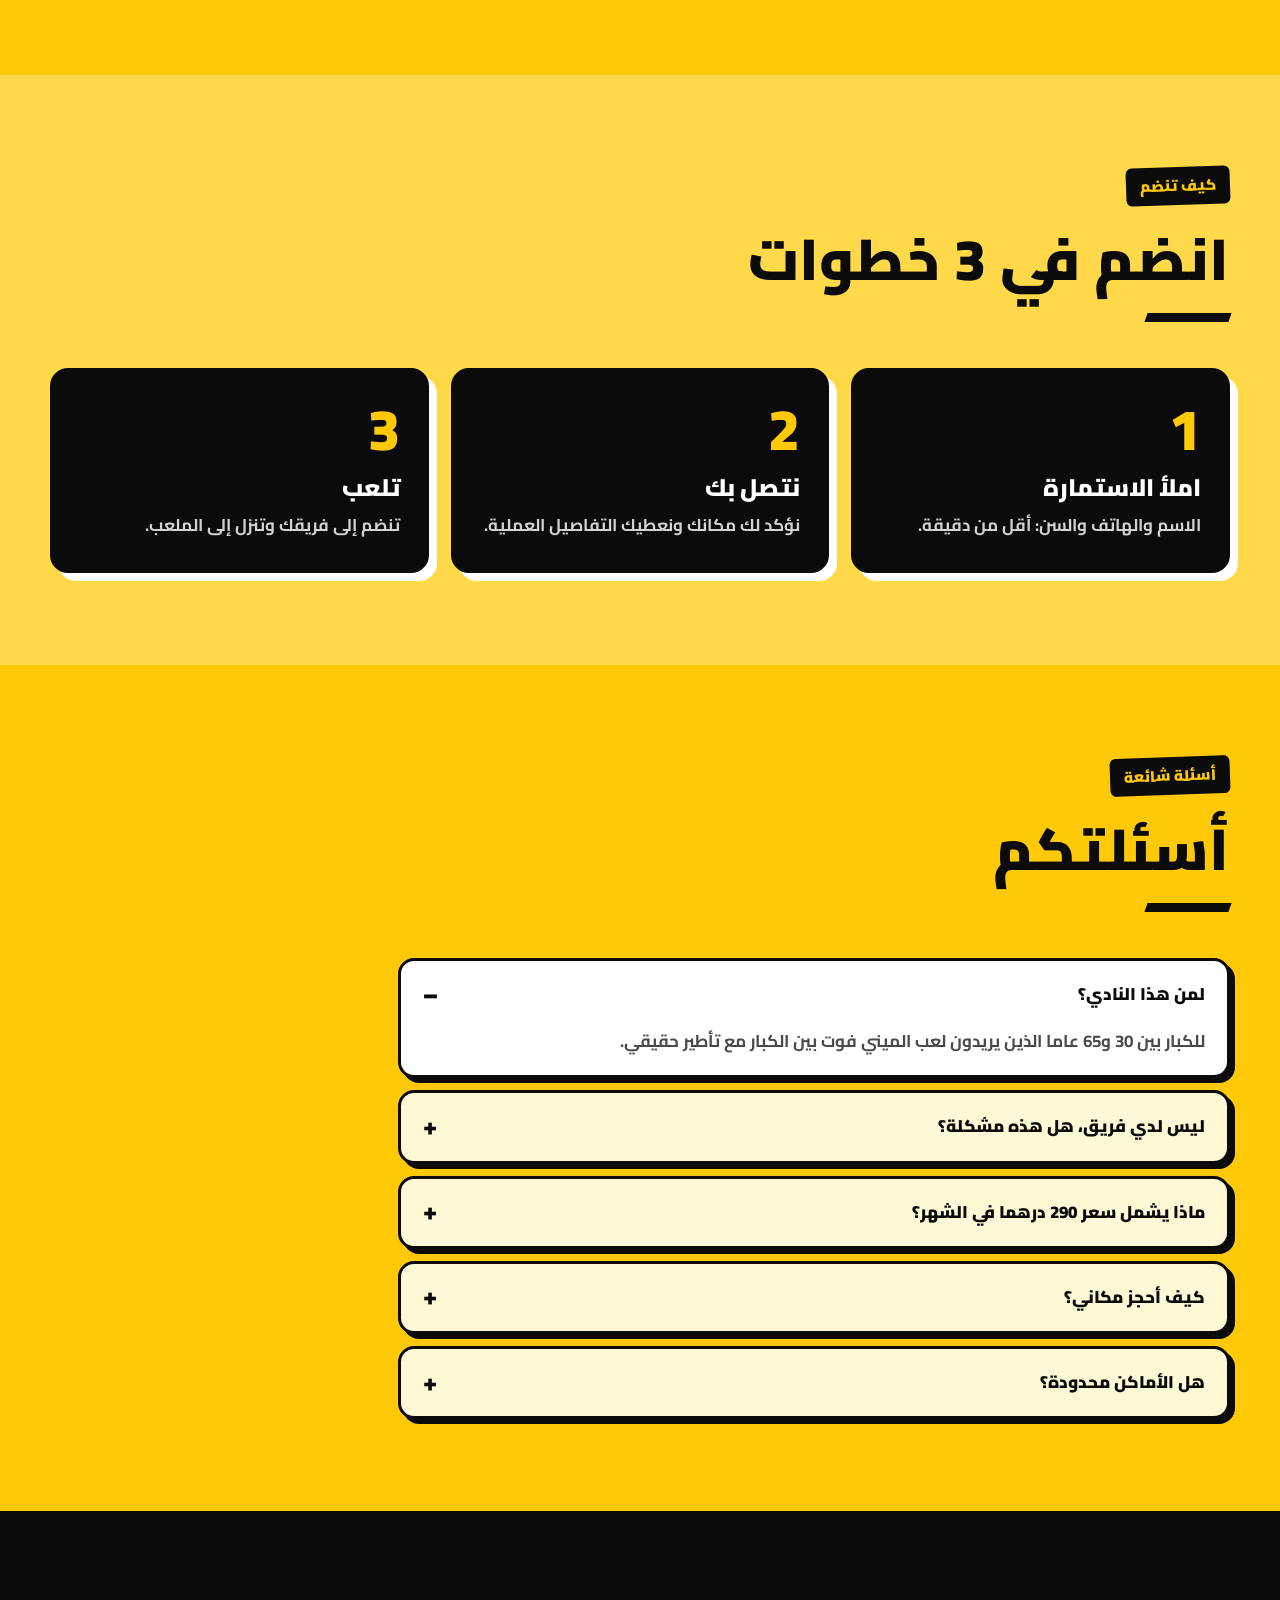
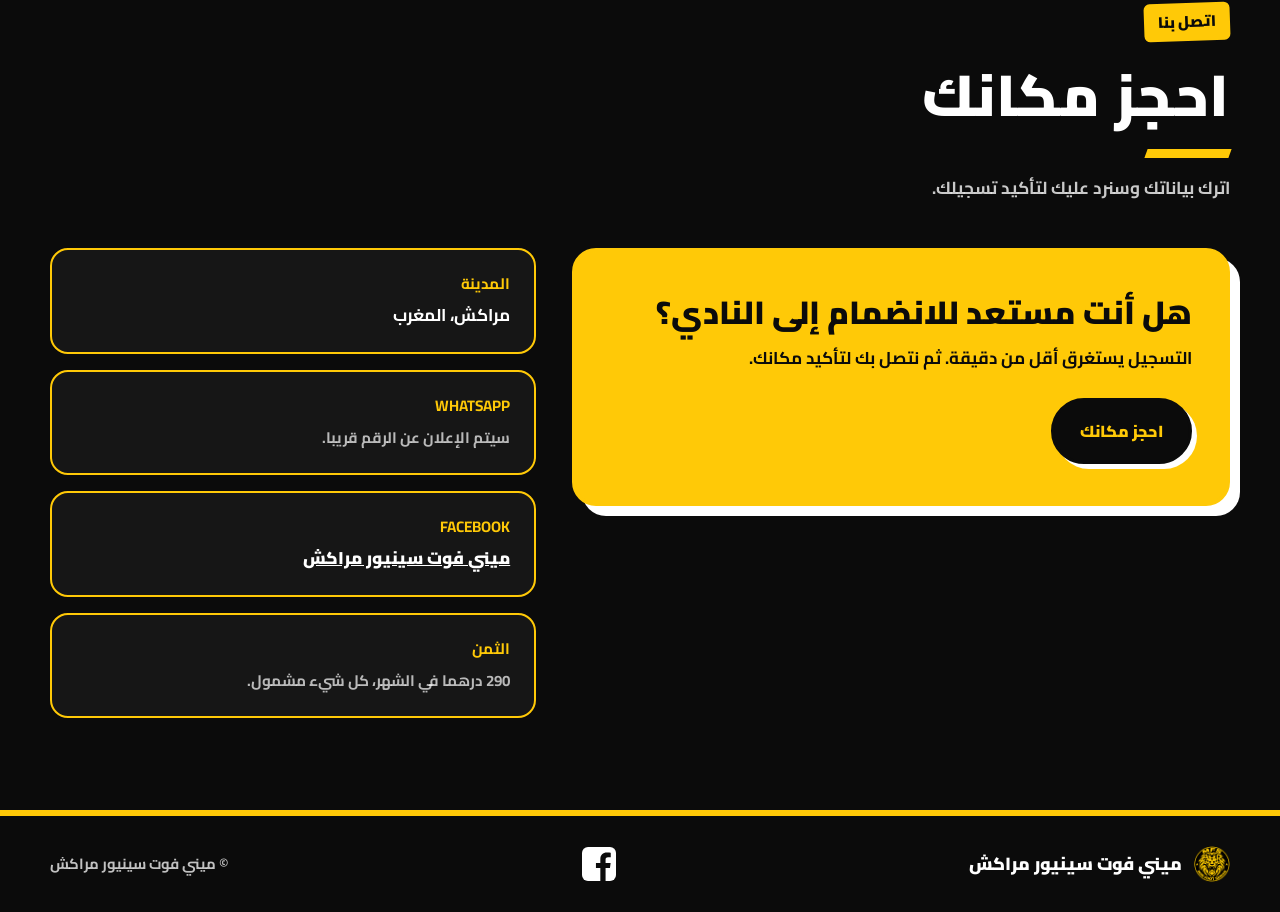
==== commit 976930e7: "Add files via upload" ====
--- a/index.html
+++ b/index.html
@@ -246,6 +246,7 @@
 <footer>
   <div class="wrap">
     <a class="brand" href="#top"><img src="logo.png" alt="" style="width:36px;height:36px"><span data-i18n="brand"></span></a>
+    <a class="fbicon" href="https://www.facebook.com/profile.php?id=61596693214410" target="_blank" rel="noopener" aria-label="Facebook"><svg viewBox="0 0 512 512" width="34" height="34" aria-hidden="true"><rect width="512" height="512" rx="90" fill="#fff"/><path d="M355 512V317h66l10-76h-76v-49c0-22 6-37 38-37h40V87c-7-1-31-3-59-3-58 0-98 36-98 100v57h-66v76h66v195z" fill="#0B0B0B"/></svg></a>
     <span data-i18n="foot"></span>
   </div>
 </footer>
--- a/style.css
+++ b/style.css
@@ -582,3 +582,5 @@
 @media (max-width:560px){.noacct{padding:20px 18px 24px}}
 
 .cfirst{display:inline-block;margin:0 auto 10px;background:#0B0B0B;color:var(--y);font:900 .8rem var(--body);letter-spacing:.06em;text-transform:uppercase;padding:7px 14px;border-radius:999px;transform:rotate(-2deg)}
+
+footer .fbicon{display:inline-flex;line-height:0;transition:transform .15s}footer .fbicon:hover{transform:scale(1.1)}
